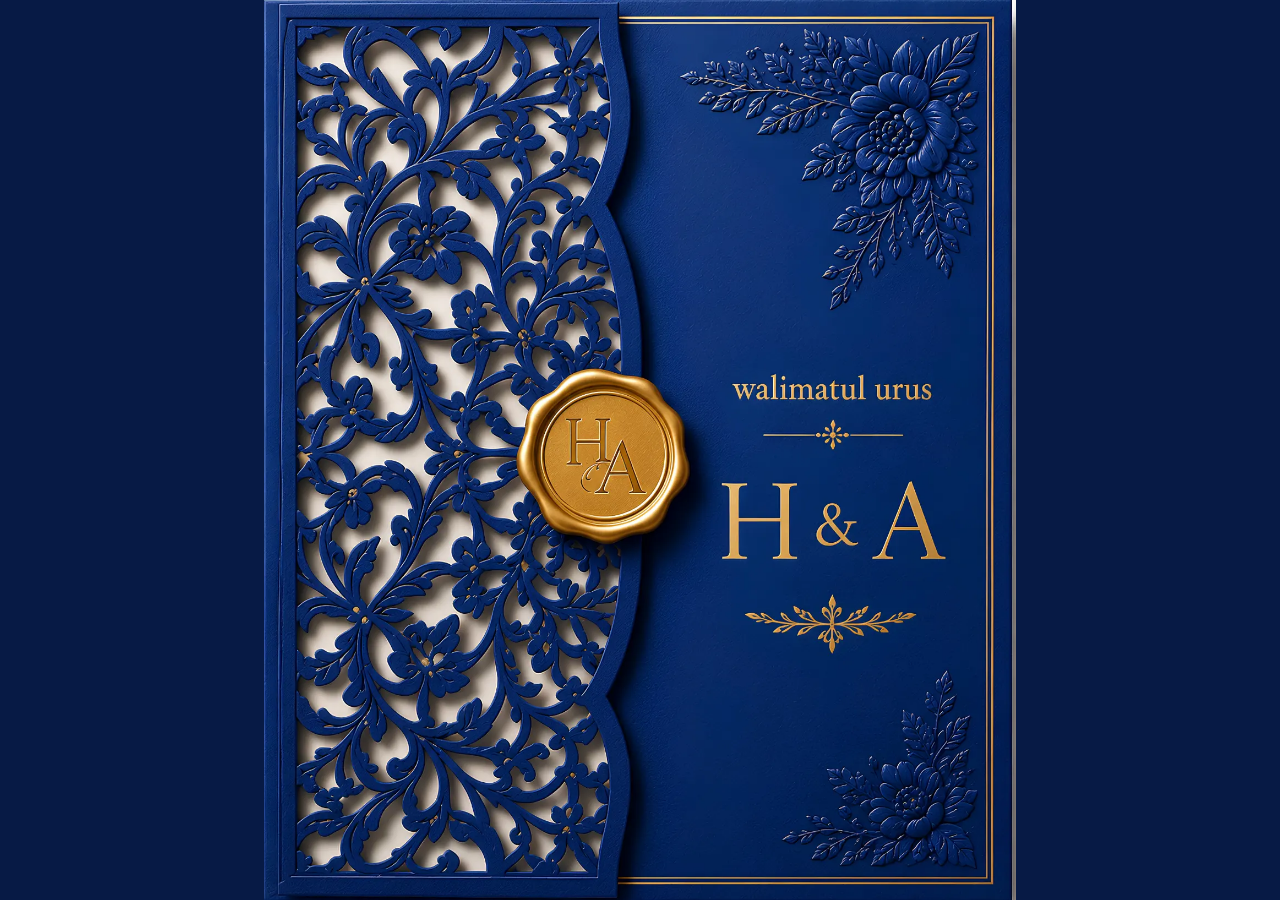
==== index.html @ 1d27e4cd "Add files via upload" ====
<!DOCTYPE html>
<html lang="ms">
<head>
    <meta charset="UTF-8">

    <meta
        name="viewport"
        content="width=device-width, initial-scale=1.0, maximum-scale=1.0, user-scalable=no, viewport-fit=cover">

    <title>Atikah & Hafiezul | Walimatul Urus</title>

    <link rel="icon" href="images/favicon.png">

    <link rel="stylesheet" href="style.css">

    <link
        rel="preconnect"
        href="https://cdnjs.cloudflare.com">

    <link
        rel="stylesheet"
        href="https://cdnjs.cloudflare.com/ajax/libs/font-awesome/6.7.2/css/all.min.css">

    <meta
        property="og:type"
        content="website">

    <meta
        property="og:title"
        content="💙 Atikah & Hafiezul">

    <meta
        property="og:site_name"
        content="By-Sann">

    <meta
        property="og:image"
        content="images/Ecard2026.jpg">

    <meta
        property="og:description"
        content="Walimatul Urus Atikah & Hafiezul">
</head>

<body>

<!-- =====================================================
     COVER
===================================================== -->

<div id="cover">

    <button
        id="coverOpenBtn"
        type="button"
        aria-label="Buka undangan">

        <img
            id="envelope"
            src="images/cover.webp"
            alt="Buka Undangan">

    </button>

</div>


<!-- =====================================================
     WEBSITE
===================================================== -->

<main id="website">


    <!-- PAGE 1 -->

    <section
        id="page1"
        class="page fade-section">

        <img
            id="page1Image"
            src="images/page1.webp"
            alt="Pembukaan">

    </section>


    <!-- PAGE 2 -->

    <section
        id="page2"
        class="page fade-section">

        <img
            id="page2Image"
            src="images/page2.webp"
            alt="Jemputan">

    </section>


    <!-- PAGE 3 -->

    <section
        id="page3"
        class="page fade-section">

        <img
            id="page3Image"
            src="images/page3.webp"
            alt="Butiran Majlis">

    </section>


    <!-- PAGE 4 -->

    <section
        id="page4"
        class="page fade-section">

        <img
            id="page4Image"
            src="images/page4.webp"
            alt="Kalendar dan lokasi">

    </section>


    <!-- PAGE 5 -->

    <section
        id="page5"
        class="page fade-section">

        <img
            id="page5Image"
            src="images/page5.webp"
            alt="Atur Cara">

    </section>


    <!-- =================================================
         PAGE 6 - COUNTDOWN
    ================================================== -->

    <section
        id="countdown"
        class="page countdownPage fade-section">

        <img
            id="page6Image"
            src="images/page6.webp"
            alt="Countdown">


        <div
            class="countdownOverlay"
            aria-label="Kiraan masa ke majlis">


            <div class="timeCard">

                <strong id="days">
                    00
                </strong>

                <span>
                    HARI
                </span>

            </div>


            <div class="timeCard">

                <strong id="hours">
                    00
                </strong>

                <span>
                    JAM
                </span>

            </div>


            <div class="timeCard">

                <strong id="minutes">
                    00
                </strong>

                <span>
                    MINIT
                </span>

            </div>


            <div class="timeCard">

                <strong id="seconds">
                    00
                </strong>

                <span>
                    SAAT
                </span>

            </div>


        </div>

    </section>


    <!-- =================================================
         PAGE 7 - RSVP
    ================================================== -->

    <section
        id="page7"
        class="page fade-section">

        <img
            id="page7Image"
            src="images/page7.webp"
            alt="RSVP">


        <div
            id="rsvpList"
            class="rsvpOverlay">

        </div>

    </section>


    <!-- =================================================
         PAGE 8 - MOMEN
    ================================================== -->

    <section
        id="page8"
        class="page fade-section">

        <img
            id="page8Image"
            src="images/page8.webp"
            alt="Momen Kita">


        <div
            id="momentGallery"
            class="momentOverlay">

        </div>


        <input
            id="momentFile"
            type="file"
            accept="image/*"
            multiple
            hidden>

    </section>


    <!-- =================================================
         PAGE 9 - UCAPAN
    ================================================== -->

    <section
        id="page9"
        class="page fade-section">

        <img
            id="page9Image"
            src="images/page9.webp"
            alt="Ucapan">


        <div
            id="wishList"
            class="wishOverlay">

        </div>

    </section>


    <!-- PAGE 10 -->

    <section
        id="page10"
        class="page fade-section">

        <img
            id="page10Image"
            src="images/page10.webp"
            alt="Doa Penutup">

    </section>


    <!-- FOOTER -->

    <footer class="footer">

        <h3>
            Terima Kasih
        </h3>

        <p>
            Semoga dengan kehadiran serta doa restu
            semua tetamu akan menyerikan lagi majlis kami
            serta mendapat keberkatan daripada Allah SWT.
        </p>

        <small>
            Made with ❤️ by
            <strong>By-Sann</strong>
        </small>

    </footer>

</main>


<!-- =====================================================
     MUSIC
===================================================== -->

<audio
    id="music"
    preload="metadata"
    loop
    playsinline>

    <source
        src="music/song.m4a"
        type="audio/mp4">

</audio>


<button
    id="musicBtn"
    class="floatingMusic"
    type="button"
    aria-label="Muzik">

    <i class="fa-solid fa-music"></i>

</button>


<!-- =====================================================
     BOTTOM SHEET
===================================================== -->

<div
    id="sheetOverlay"
    aria-hidden="true">
</div>


<div
    id="bottomSheet"
    role="dialog"
    aria-modal="true"
    aria-label="Maklumat">

    <div id="sheetContent"></div>

</div>


<!-- =====================================================
     BOTTOM NAVIGATION
===================================================== -->

<nav
    id="bottomNav"
    aria-label="Navigasi utama">


    <button
        id="dateBtn"
        type="button">

        <i class="fa-solid fa-calendar-days"></i>

        <span>
            Tarikh
        </span>

    </button>


    <button
        id="locationBtn"
        type="button">

        <i class="fa-solid fa-location-dot"></i>

        <span>
            Lokasi
        </span>

    </button>


    <button
        id="contactBtn"
        type="button">

        <i class="fa-solid fa-phone"></i>

        <span>
            Hubungi
        </span>

    </button>


    <button
        id="rsvpBtn"
        type="button">

        <i class="fa-solid fa-envelope-open-text"></i>

        <span>
            RSVP
        </span>

    </button>


    <button
        id="galleryBtn"
        type="button">

        <i class="fa-solid fa-images"></i>

        <span>
            Galeri
        </span>

    </button>


    <button
        id="wishBtn"
        type="button">

        <i class="fa-solid fa-heart"></i>

        <span>
            Ucapan
        </span>

    </button>

</nav>


<!-- =====================================================
     TOAST
===================================================== -->

<div
    id="toast"
    role="status"
    aria-live="polite">
</div>


<!-- =====================================================
     LIGHTBOX
===================================================== -->

<div
    id="lightbox"
    class="lightbox"
    aria-hidden="true">


    <button
        id="closeLightbox"
        type="button"
        aria-label="Tutup">

        <i class="fa-solid fa-xmark"></i>

    </button>


    <button
        id="prevImage"
        class="lightboxNav prev"
        type="button"
        aria-label="Sebelum">

        <i class="fa-solid fa-chevron-left"></i>

    </button>


    <img
        id="lightboxImage"
        src=""
        alt="Momen tetamu">


    <button
        id="nextImage"
        class="lightboxNav next"
        type="button"
        aria-label="Seterusnya">

        <i class="fa-solid fa-chevron-right"></i>

    </button>

</div>


<script
    type="module"
    src="script.js">
</script>

</body>
</html>
---- style.css ----
/* =====================================================
   BY-SANN V4
   STYLE
===================================================== */

*,
*::before,
*::after {
    box-sizing: border-box;

    -webkit-tap-highlight-color: transparent;
}


html {

    scroll-behavior: smooth;

    background: #f4f7fc;

    touch-action: manipulation;

}


body {

    margin: 0;

    padding: 0;

    background: #f4f7fc;

    color: #172033;

    font-family:
        Arial,
        Helvetica,
        sans-serif;

    overflow-x: hidden;

    overscroll-behavior-x: none;

    touch-action: manipulation;

}


button,
input,
select,
textarea {

    font: inherit;

}


button {

    border: 0;

    cursor: pointer;

    touch-action: manipulation;

}


img {

    display: block;

    max-width: 100%;

    user-select: none;

    -webkit-user-drag: none;

}


/* =====================================================
   COVER
===================================================== */

#cover {

    position: fixed;

    inset: 0;

    z-index: 5000;

    display: flex;

    align-items: center;

    justify-content: center;

    background: #071a45;

    transition:
        opacity .55s ease,
        visibility .55s ease;

}


#cover.hidden {

    opacity: 0;

    visibility: hidden;

    pointer-events: none;

}


#coverOpenBtn {

    width: 100%;

    height: 100%;

    padding: 0;

    background: transparent;

}


#envelope {

    width: 100%;

    height: 100%;

    object-fit: contain;

    object-position: center;

}


/* =====================================================
   WEBSITE
===================================================== */

#website {

    display: none;

    width: 100%;

    overflow-x: hidden;

}


/* =====================================================
   PAGES
===================================================== */

.page {

    position: relative;

    width: min(100%, 560px);

    margin: 0 auto;

    padding: 0;

    overflow: hidden;

    line-height: 0;

    background: #eee;

}


.page > img {

    width: 100%;

    height: auto;

    min-height: 0;

    object-fit: contain;

    object-position: center;

}


.fade-section {

    opacity: 0;

    transform: translateY(18px);

    transition:
        opacity .55s ease,
        transform .55s ease;

}


.fade-section.show {

    opacity: 1;

    transform: translateY(0);

}


/* =====================================================
   COUNTDOWN
===================================================== */

.countdownOverlay {

    position: absolute;

    inset: 0;

    display: grid;

    grid-template-columns:
        repeat(2, 1fr);

    grid-template-rows:
        repeat(2, 1fr);

    pointer-events: none;

}


.timeCard {

    display: flex;

    flex-direction: column;

    align-items: center;

    justify-content: center;

    color: #0a2c63;

    text-align: center;

    line-height: 1;

    padding: 5%;

}


.timeCard strong {

    font-family:
        Georgia,
        "Times New Roman",
        serif;

    font-size:
        clamp(
            26px,
            7vw,
            46px
        );

    font-weight: 700;

    letter-spacing: .02em;

}


.timeCard span {

    margin-top: 8px;

    font-size:
        clamp(
            8px,
            2.3vw,
            13px
        );

    letter-spacing: .16em;

    font-weight: 700;

}


/* =====================================================
   RSVP / GALLERY / WISH
===================================================== */

.rsvpOverlay,
.momentOverlay,
.wishOverlay {

    position: absolute;

    inset: 0;

    overflow-y: auto;

    overflow-x: hidden;

    scrollbar-width: none;

    -ms-overflow-style: none;

    line-height: normal;

}


.rsvpOverlay::-webkit-scrollbar,
.momentOverlay::-webkit-scrollbar,
.wishOverlay::-webkit-scrollbar {

    display: none;

}


/* =====================================================
   RSVP
===================================================== */

.rsvpOverlay {

    padding:
        25%
        8%
        16%;

    display: flex;

    flex-direction: column;

    gap: 9px;

}


.rsvpCard {

    width: 100%;

    min-height: 54px;

    padding: 8px 10px;

    border:
        1px solid
        rgba(
            216,
            176,
            73,
            .85
        );

    border-radius: 14px;

    background:
        rgba(
            4,
            33,
            83,
            .88
        );

    color: #fff;

    display: grid;

    grid-template-columns:
        minmax(0, 1.1fr)
        auto
        auto;

    align-items: center;

    gap: 8px;

    font-size: 11px;

    box-shadow:
        0 5px 18px
        rgba(
            0,
            0,
            0,
            .12
        );

}


.rsvpName {

    font-weight: 700;

    overflow: hidden;

    text-overflow: ellipsis;

    white-space: nowrap;

}


.badgeHadir,
.badgeTidakHadir {

    display: inline-flex;

    width: max-content;

    margin-top: 3px;

    padding: 2px 6px;

    border-radius: 999px;

    font-size: 9px;

    background:
        rgba(
            255,
            255,
            255,
            .12
        );

}


.badgeHadir {

    color: #ffe7a1;

}


.badgeTidakHadir {

    color: #d8e2ff;

}


.rsvpMiddle {

    color: #f6df9e;

    white-space: nowrap;

}


.rsvpBottom {

    color: #d8e2ff;

    font-size: 9px;

    white-space: nowrap;

}


/* =====================================================
   MOMEN
===================================================== */

.momentOverlay {

    padding:
        23%
        8%
        18%;

}


#momentGallery {

    display: grid;

    grid-template-columns:
        repeat(
            2,
            minmax(0, 1fr)
        );

    gap: 12px;

    align-content: start;

}


.momentCard {

    overflow: hidden;

    border-radius: 15px;

    background:
        rgba(
            236,
            239,
            248,
            .97
        );

    box-shadow:
        0 8px 20px
        rgba(
            0,
            0,
            0,
            .16
        );

    line-height: normal;

}


.momentCard > img {

    width: 100%;

    aspect-ratio: 1 / 1;

    object-fit: cover;

    cursor: pointer;

}


.momentInfo {

    padding: 7px;

}


.momentMeta {

    display: flex;

    flex-direction: column;

    gap: 3px;

    color: #43516a;

    font-size: 8px;

}


.momentActions {

    display: flex;

    justify-content: space-between;

    gap: 5px;

    margin-top: 5px;

}


.momentAction {

    flex: 1;

    padding: 5px 3px;

    border-radius: 8px;

    background: #fff;

    color: #24458d;

    font-size: 9px;

    font-weight: 700;

}


/* =====================================================
   UCAPAN
===================================================== */

.wishOverlay {

    padding:
        25%
        8%
        18%;

}


#wishList {

    display: flex;

    flex-direction: column;

    gap: 10px;

}


.wishCard {

    padding: 11px 12px;

    border-radius: 14px;

    background:
        rgba(
            255,
            255,
            255,
            .95
        );

    box-shadow:
        0 7px 20px
        rgba(
            0,
            0,
            0,
            .12
        );

    line-height: normal;

}


.wishHeader {

    display: flex;

    justify-content: space-between;

    align-items: baseline;

    gap: 8px;

}


.wishHeader h3 {

    margin: 0;

    color: #153b82;

    font-size: 12px;

}


.wishDate {

    color: #7a8497;

    font-size: 8px;

    white-space: nowrap;

}


.wishMessage {

    margin: 7px 0 5px;

    color: #4d5768;

    font-size: 11px;

    line-height: 1.45;

    white-space: pre-wrap;

}


.likeWish {

    padding: 4px 8px;

    border-radius: 8px;

    background: #eef2fa;

    color: #24458d;

    font-size: 9px;

}


/* =====================================================
   MUSIC
===================================================== */

.floatingMusic {

    position: fixed;

    right: 16px;

    bottom: 92px;

    z-index: 1100;

    width: 54px;

    height: 54px;

    border-radius: 50%;

    background: #23469b;

    color: white;

    font-size: 20px;

    box-shadow:
        0 8px 20px
        rgba(
            0,
            0,
            0,
            .2
        );

    display: none;

    align-items: center;

    justify-content: center;

}


.floatingMusic.playing i {

    animation:
        musicSpin
        2s
        linear
        infinite;

}


@keyframes musicSpin {

    from {

        transform:
            rotate(0);

    }

    to {

        transform:
            rotate(360deg);

    }

}


/* =====================================================
   BOTTOM NAVIGATION
===================================================== */

#bottomNav {

    position: fixed;

    left: 50%;

    bottom:
        max(
            12px,
            env(
                safe-area-inset-bottom
            )
        );

    transform:
        translateX(-50%);

    z-index: 1000;

    width:
        min(
            calc(100% - 24px),
            680px
        );

    min-height: 76px;

    padding: 7px;

    display: none;

    grid-template-columns:
        repeat(6, 1fr);

    align-items: center;

    gap: 3px;

    border-radius: 28px;

    background:
        rgba(
            255,
            255,
            255,
            .94
        );

    box-shadow:
        0 12px 35px
        rgba(
            26,
            48,
            91,
            .18
        );

    backdrop-filter:
        blur(18px);

    -webkit-backdrop-filter:
        blur(18px);

}


#bottomNav button {

    min-width: 0;

    min-height: 62px;

    border-radius: 20px;

    background: transparent;

    color: #6f7786;

    display: flex;

    flex-direction: column;

    align-items: center;

    justify-content: center;

    gap: 6px;

}


#bottomNav button i {

    font-size: 20px;

}


#bottomNav button span {

    font-size: 10px;

    white-space: nowrap;

}


#bottomNav button.active {

    background: #23469b;

    color: white;

    box-shadow:
        0 8px 18px
        rgba(
            35,
            70,
            155,
            .25
        );

}


/* =====================================================
   BOTTOM SHEET
===================================================== */

#sheetOverlay {

    position: fixed;

    inset: 0;

    z-index: 2000;

    background:
        rgba(
            5,
            13,
            30,
            .48
        );

    opacity: 0;

    visibility: hidden;

    transition:
        opacity .25s ease,
        visibility .25s ease;

}


#sheetOverlay.show {

    opacity: 1;

    visibility: visible;

}


#bottomSheet {

    position: fixed;

    left: 50%;

    bottom: 0;

    z-index: 2100;

    width:
        min(
            100%,
            700px
        );

    max-height: 88dvh;

    overflow-y: auto;

    transform:
        translate(
            -50%,
            110%
        );

    border-radius:
        28px
        28px
        0
        0;

    background: #fff;

    box-shadow:
        0 -12px 40px
        rgba(
            0,
            0,
            0,
            .2
        );

    transition:
        transform .3s ease;

}


#bottomSheet.show {

    transform:
        translate(
            -50%,
            0
        );

}


#sheetContent {

    padding:
        18px
        20px
        calc(
            28px +
            env(
                safe-area-inset-bottom
            )
        );

    color: #1c2638;

}


.sheetHandle {

    width: 48px;

    height: 5px;

    margin:
        0
        auto
        18px;

    border-radius: 999px;

    background: #d4d9e2;

}


.sheetTitle {

    margin:
        0
        0
        6px;

    color: #172b55;

    font-size: 28px;

    line-height: 1.15;

}


.sheetDesc {

    margin:
        0
        0
        16px;

    color: #687287;

    font-size: 15px;

    line-height: 1.45;

}


.sheetCard,
.contactCard {

    padding: 18px;

    border-radius: 20px;

    background: #f6f8fc;

    margin-bottom: 12px;

}


.sheetCard h3,
.contactCard h3 {

    margin:
        0
        0
        10px;

    color: #23469b;

    font-size: 20px;

}


.sheetCard p,
.contactCard p {

    margin: 0;

    color: #697286;

    font-size: 15px;

    line-height: 1.6;

}


.sheetInput,
.sheetSelect,
.sheetTextarea {

    width: 100%;

    margin-bottom: 12px;

    padding:
        15px
        16px;

    border:
        2px solid
        #e2e6ed;

    border-radius: 17px;

    outline: none;

    background: #fff;

    color: #1d2738;

}


.sheetTextarea {

    min-height: 145px;

    resize: vertical;

}


.sheetInput:focus,
.sheetSelect:focus,
.sheetTextarea:focus {

    border-color: #5272be;

}


.sheetBtn {

    width: 100%;

    min-height: 52px;

    margin-top: 5px;

    padding:
        12px
        16px;

    border-radius: 15px;

    background: #23469b;

    color: #fff;

    font-weight: 700;

}


.sheetBtn.secondary {

    background: #eef2fa;

    color: #23469b;

}


.sheetBtn:disabled {

    opacity: .55;

}


.locationButtons,
.contactButtons {

    display: grid;

    grid-template-columns:
        1fr
        1fr;

    gap: 10px;

    margin-top: 12px;

}


.contactCard {

    display: flex;

    align-items: center;

    gap: 14px;

}


.contactAvatar {

    width: 54px;

    height: 54px;

    display: grid;

    place-items: center;

    border-radius: 50%;

    background: #e9eef9;

    font-size: 24px;

}


.contactInfo h4 {

    margin:
        5px
        0
        0;

    color: #23469b;

}


.uploadNote {

    margin:
        12px
        0
        0;

    text-align: center;

    color: #8a93a2;

    font-size: 11px;

    line-height: 1.4;

}


/* =====================================================
   TOAST
===================================================== */

#toast {

    position: fixed;

    left: 50%;

    bottom: 102px;

    z-index: 3000;

    max-width:
        calc(
            100% - 40px
        );

    padding:
        12px
        16px;

    border-radius: 13px;

    background: #17233b;

    color: #fff;

    font-size: 13px;

    text-align: center;

    opacity: 0;

    visibility: hidden;

    transform:
        translate(
            -50%,
            12px
        );

    transition: .25s ease;

    pointer-events: none;

}


#toast.show {

    opacity: 1;

    visibility: visible;

    transform:
        translate(
            -50%,
            0
        );

}


#toast.error {

    background: #9c3041;

}


/* =====================================================
   LIGHTBOX
===================================================== */

.lightbox {

    position: fixed;

    inset: 0;

    z-index: 4000;

    display: flex;

    align-items: center;

    justify-content: center;

    padding: 30px;

    background:
        rgba(
            0,
            0,
            0,
            .9
        );

    opacity: 0;

    visibility: hidden;

    transition: .25s ease;

    touch-action: manipulation;

}


.lightbox.show {

    opacity: 1;

    visibility: visible;

}


#lightboxImage {

    max-width: 90vw;

    max-height: 82dvh;

    width: auto;

    height: auto;

    object-fit: contain;

    border-radius: 8px;

}


#closeLightbox {

    position: absolute;

    top:
        max(
            18px,
            env(
                safe-area-inset-top
            )
        );

    right: 18px;

    width: 44px;

    height: 44px;

    border-radius: 50%;

    background:
        rgba(
            255,
            255,
            255,
            .15
        );

    color: #fff;

    font-size: 20px;

}


.lightboxNav {

    position: absolute;

    top: 50%;

    transform:
        translateY(-50%);

    width: 44px;

    height: 44px;

    border-radius: 50%;

    background:
        rgba(
            255,
            255,
            255,
            .15
        );

    color: #fff;

    font-size: 18px;

}


.lightboxNav.prev {

    left: 12px;

}


.lightboxNav.next {

    right: 12px;

}


/* =====================================================
   FOOTER
===================================================== */

.footer {

    width:
        min(
            100%,
            560px
        );

    margin: 0 auto;

    padding:
        55px
        28px
        130px;

    text-align: center;

    background: #f4f7fc;

    color: #697286;

    line-height: 1.6;

}


.footer h3 {

    margin:
        0
        0
        12px;

    color: #23469b;

    font-size: 30px;

}


.footer p {

    margin:
        0
        auto
        24px;

    max-width: 480px;

}


.footer strong {

    color: #23469b;

}


/* =====================================================
   RESPONSIVE
===================================================== */

@media (min-width: 700px) {

    .page,
    .footer {

        width: 560px;

    }

}


@media (max-width: 380px) {

    #bottomNav {

        min-height: 70px;

        border-radius: 24px;

    }


    #bottomNav button {

        min-height: 56px;

        border-radius: 17px;

    }


    #bottomNav button i {

        font-size: 17px;

    }


    #bottomNav button span {

        font-size: 9px;

    }


    .rsvpCard {

        grid-template-columns:
            minmax(0, 1fr)
            auto;

    }


    .rsvpBottom {

        grid-column: 2;

        grid-row:
            1 / span 2;

        text-align: right;

    }

}
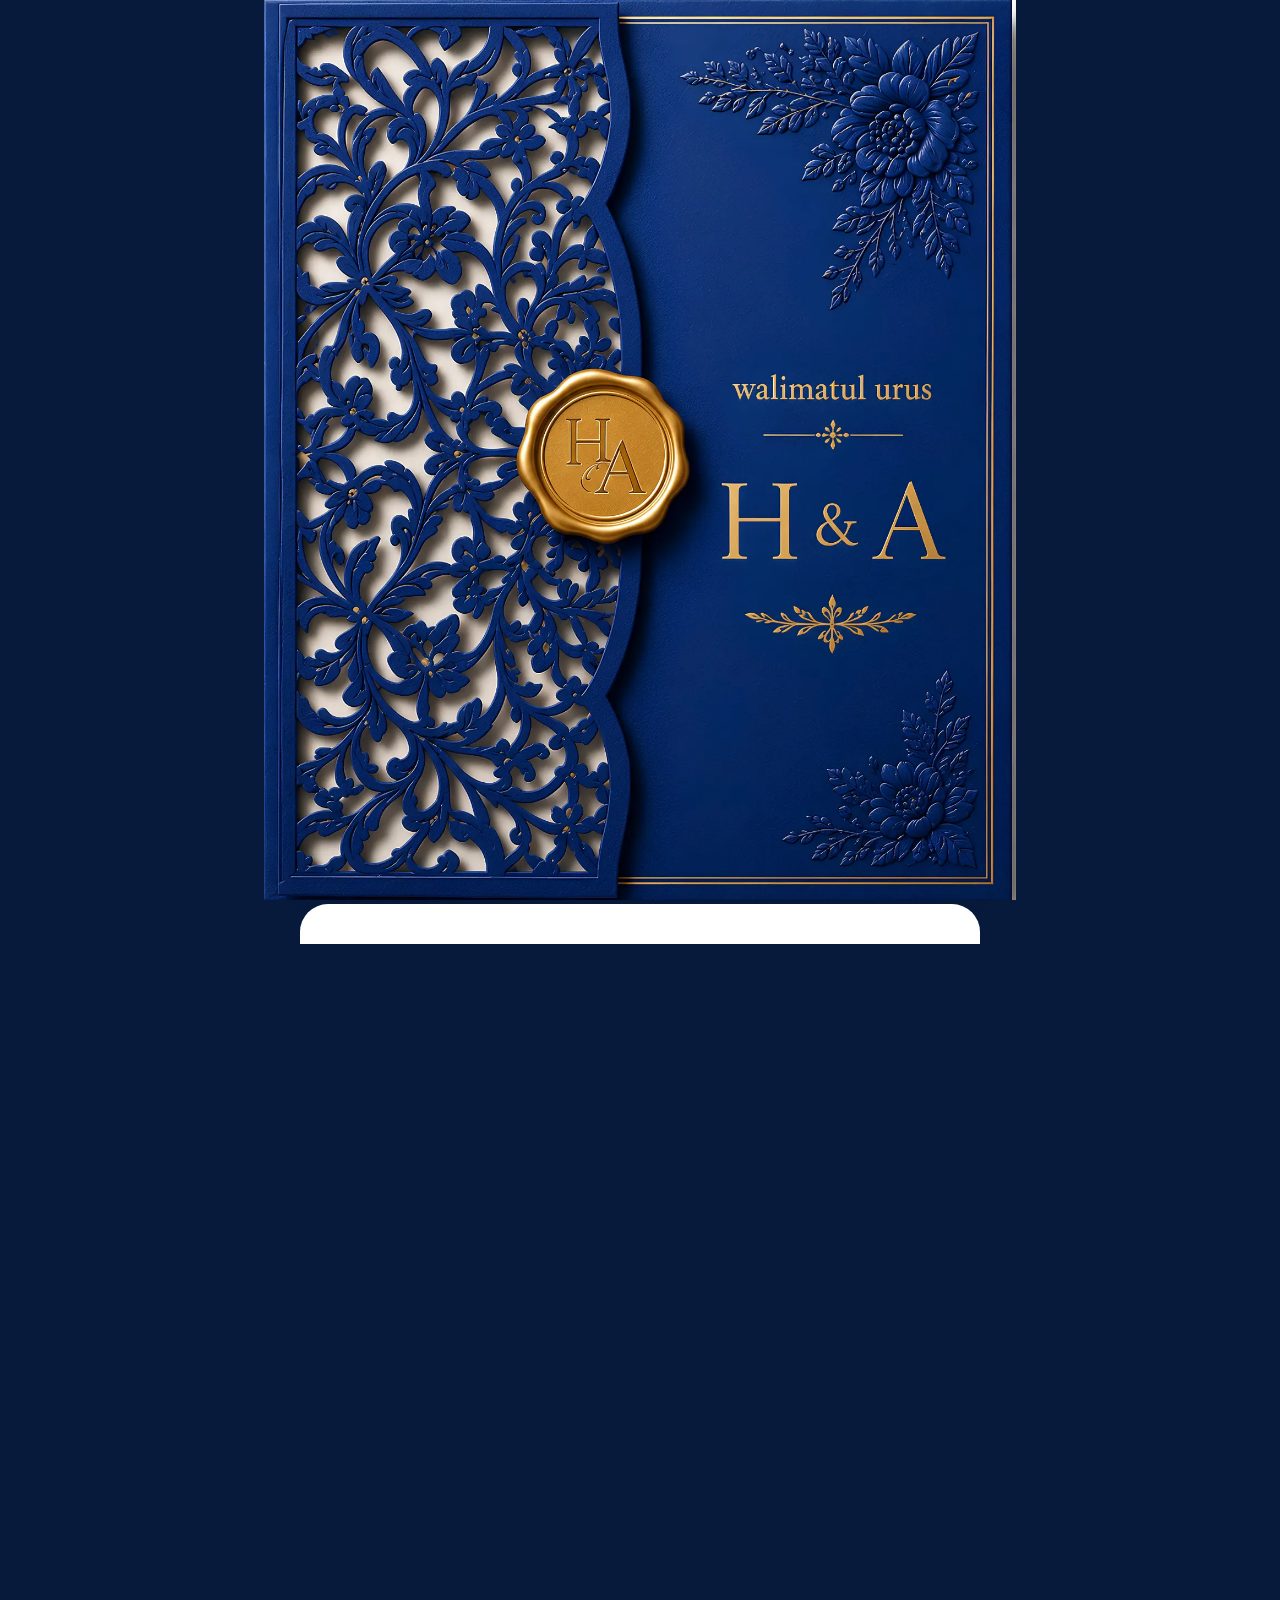
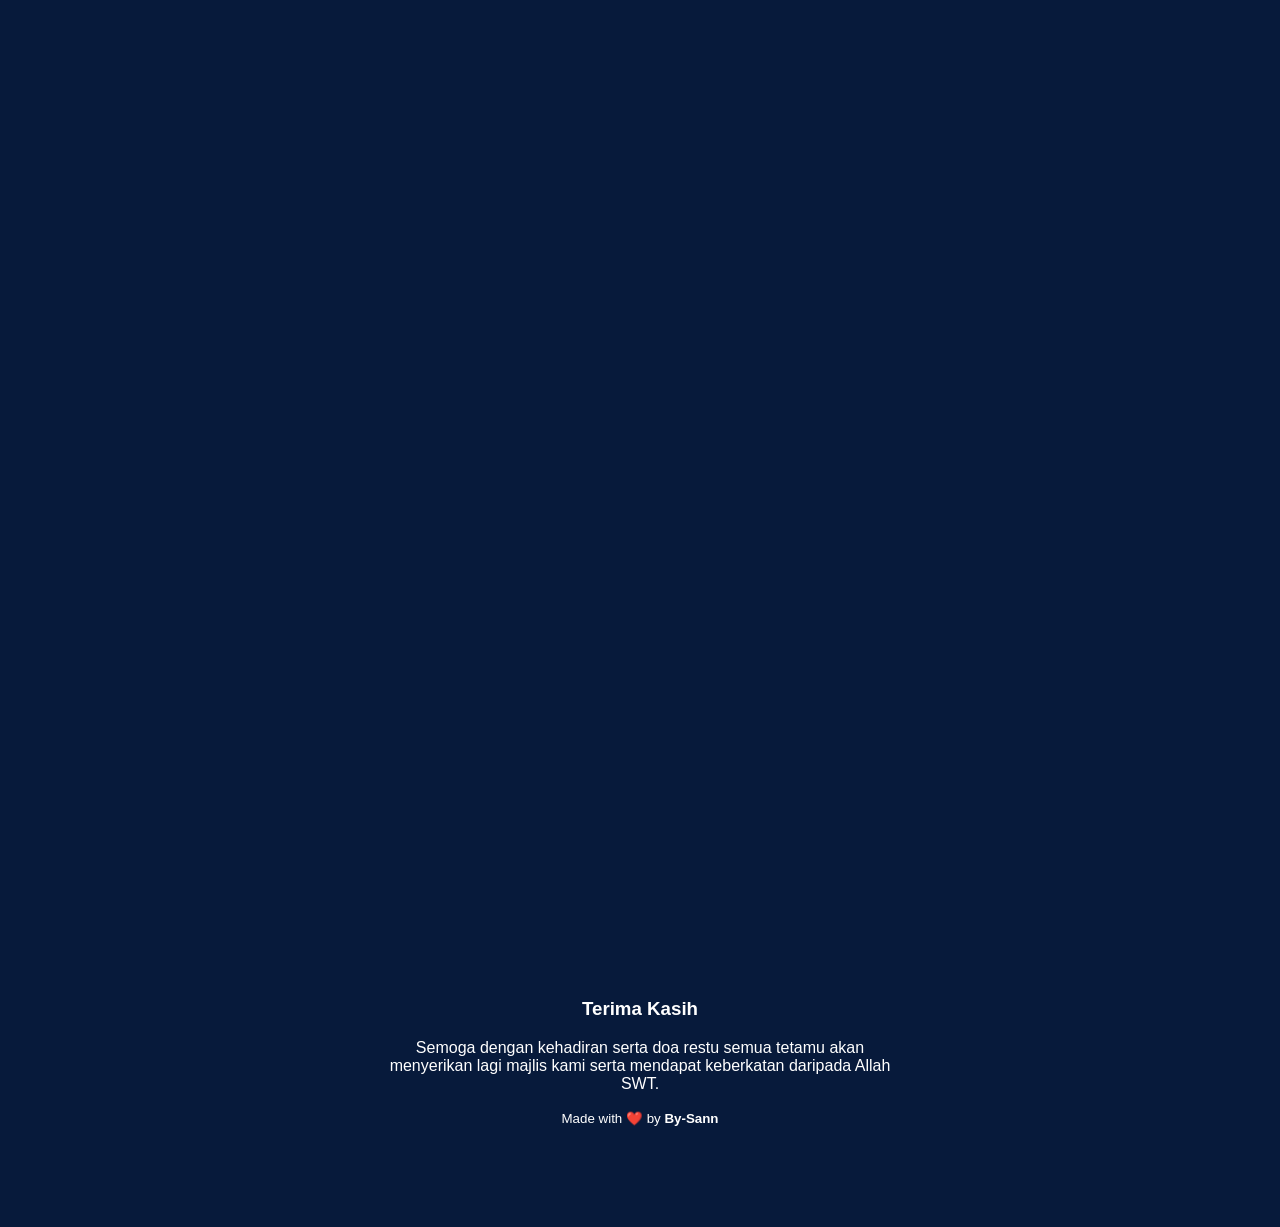
==== commit 3aeaeb03: "Add files via upload" ====
--- a/index.html
+++ b/index.html
@@ -1,17 +1,25 @@
 <!DOCTYPE html>
 <html lang="ms">
+
 <head>
+
     <meta charset="UTF-8">
 
     <meta
         name="viewport"
-        content="width=device-width, initial-scale=1.0, maximum-scale=1.0, user-scalable=no, viewport-fit=cover">
-
-    <title>Atikah & Hafiezul | Walimatul Urus</title>
-
-    <link rel="icon" href="images/favicon.png">
-
-    <link rel="stylesheet" href="style.css">
+        content="width=device-width, initial-scale=1.0">
+
+    <title>
+        Atikah & Hafiezul | Walimatul Urus
+    </title>
+
+    <link
+        rel="icon"
+        href="images/favicon.png">
+
+    <link
+        rel="stylesheet"
+        href="style.css">
 
     <link
         rel="preconnect"
@@ -40,9 +48,12 @@
     <meta
         property="og:description"
         content="Walimatul Urus Atikah & Hafiezul">
+
 </head>
 
+
 <body>
+
 
 <!-- =====================================================
      COVER
@@ -65,6 +76,7 @@
 </div>
 
 
+
 <!-- =====================================================
      WEBSITE
 ===================================================== -->
@@ -86,6 +98,7 @@
     </section>
 
 
+
     <!-- PAGE 2 -->
 
     <section
@@ -100,6 +113,7 @@
     </section>
 
 
+
     <!-- PAGE 3 -->
 
     <section
@@ -114,6 +128,7 @@
     </section>
 
 
+
     <!-- PAGE 4 -->
 
     <section
@@ -128,6 +143,7 @@
     </section>
 
 
+
     <!-- PAGE 5 -->
 
     <section
@@ -142,18 +158,21 @@
     </section>
 
 
+
     <!-- =================================================
-         PAGE 6 - COUNTDOWN
+         PAGE 6
+         COUNTDOWN
     ================================================== -->
 
     <section
         id="countdown"
-        class="page countdownPage fade-section">
+        class="page fade-section">
 
         <img
             id="page6Image"
             src="images/page6.webp"
-            alt="Countdown">
+            alt="Countdown"
+            loading="lazy">
 
 
         <div
@@ -161,65 +180,67 @@
             aria-label="Kiraan masa ke majlis">
 
 
-            <div class="timeCard">
-
-                <strong id="days">
+            <div class="timeCard dayCard">
+
+                <span id="days">
                     00
-                </strong>
-
-                <span>
+                </span>
+
+                <small>
                     HARI
+                </small>
+
+            </div>
+
+
+            <div class="timeCard hourCard">
+
+                <span id="hours">
+                    00
                 </span>
 
+                <small>
+                    JAM
+                </small>
+
             </div>
 
 
-            <div class="timeCard">
-
-                <strong id="hours">
+            <div class="timeCard minuteCard">
+
+                <span id="minutes">
                     00
-                </strong>
-
-                <span>
-                    JAM
                 </span>
 
+                <small>
+                    MINIT
+                </small>
+
             </div>
 
 
-            <div class="timeCard">
-
-                <strong id="minutes">
+            <div class="timeCard secondCard">
+
+                <span id="seconds">
                     00
-                </strong>
-
-                <span>
-                    MINIT
                 </span>
 
+                <small>
+                    SAAT
+                </small>
+
             </div>
 
 
-            <div class="timeCard">
-
-                <strong id="seconds">
-                    00
-                </strong>
-
-                <span>
-                    SAAT
-                </span>
-
-            </div>
-
-
         </div>
 
     </section>
 
 
+
     <!-- =================================================
-         PAGE 7 - RSVP
+         PAGE 7
+         RSVP
     ================================================== -->
 
     <section
@@ -229,20 +250,22 @@
         <img
             id="page7Image"
             src="images/page7.webp"
-            alt="RSVP">
+            alt="RSVP"
+            loading="lazy">
 
 
         <div
             id="rsvpList"
             class="rsvpOverlay">
-
         </div>
 
     </section>
 
 
+
     <!-- =================================================
-         PAGE 8 - MOMEN
+         PAGE 8
+         MOMEN
     ================================================== -->
 
     <section
@@ -252,28 +275,29 @@
         <img
             id="page8Image"
             src="images/page8.webp"
-            alt="Momen Kita">
+            alt="Momen"
+            loading="lazy">
 
 
         <div
             id="momentGallery"
             class="momentOverlay">
-
         </div>
 
 
         <input
+            type="file"
             id="momentFile"
-            type="file"
             accept="image/*"
-            multiple
             hidden>
 
     </section>
 
 
+
     <!-- =================================================
-         PAGE 9 - UCAPAN
+         PAGE 9
+         UCAPAN
     ================================================== -->
 
     <section
@@ -283,16 +307,17 @@
         <img
             id="page9Image"
             src="images/page9.webp"
-            alt="Ucapan">
+            alt="Ucapan"
+            loading="lazy">
 
 
         <div
             id="wishList"
-            class="wishOverlay">
-
+            class="wishList">
         </div>
 
     </section>
+
 
 
     <!-- PAGE 10 -->
@@ -307,6 +332,7 @@
             alt="Doa Penutup">
 
     </section>
+
 
 
     <!-- FOOTER -->
@@ -333,6 +359,7 @@
 </main>
 
 
+
 <!-- =====================================================
      MUSIC
 ===================================================== -->
@@ -361,6 +388,7 @@
 </button>
 
 
+
 <!-- =====================================================
      BOTTOM SHEET
 ===================================================== -->
@@ -382,6 +410,7 @@
 </div>
 
 
+
 <!-- =====================================================
      BOTTOM NAVIGATION
 ===================================================== -->
@@ -469,6 +498,7 @@
     </button>
 
 </nav>
+
 
 
 <!-- =====================================================
@@ -482,6 +512,7 @@
 </div>
 
 
+
 <!-- =====================================================
      LIGHTBOX
 ===================================================== -->
@@ -493,7 +524,7 @@
 
 
     <button
-        id="closeLightbox"
+        id="lightboxClose"
         type="button"
         aria-label="Tutup">
 
@@ -503,8 +534,8 @@
 
 
     <button
-        id="prevImage"
-        class="lightboxNav prev"
+        id="lightboxPrev"
+        class="lightboxPrev"
         type="button"
         aria-label="Sebelum">
 
@@ -520,8 +551,8 @@
 
 
     <button
-        id="nextImage"
-        class="lightboxNav next"
+        id="lightboxNext"
+        class="lightboxNext"
         type="button"
         aria-label="Seterusnya">
 
@@ -530,6 +561,7 @@
     </button>
 
 </div>
+
 
 
 <script
@@ -537,5 +569,7 @@
     src="script.js">
 </script>
 
+
 </body>
+
 </html>
--- a/style.css
+++ b/style.css
@@ -1,1653 +1,1335 @@
-/* =====================================================
-   BY-SANN V4
-   STYLE
-===================================================== */
-
-*,
-*::before,
-*::after {
+/* =========================================================
+   BY-SANN WEDDING INVITATION
+   STYLE.CSS - UPDATED
+   ========================================================= */
+
+* {
     box-sizing: border-box;
-
     -webkit-tap-highlight-color: transparent;
 }
 
-
 html {
-
     scroll-behavior: smooth;
-
-    background: #f4f7fc;
-
-    touch-action: manipulation;
-
-}
-
+    overscroll-behavior-x: none;
+
+    /* PINCH ZOOM DIBENARKAN */
+    touch-action: auto;
+}
 
 body {
-
     margin: 0;
-
     padding: 0;
 
-    background: #f4f7fc;
-
-    color: #172033;
-
-    font-family:
-        Arial,
-        Helvetica,
-        sans-serif;
+    background: #071a3b;
+    color: #102d5a;
+
+    font-family: Arial, sans-serif;
 
     overflow-x: hidden;
 
-    overscroll-behavior-x: none;
-
-    touch-action: manipulation;
-
-}
-
+    /* PINCH ZOOM DIBENARKAN */
+    touch-action: auto;
+}
 
 button,
 input,
-select,
-textarea {
-
+textarea,
+select {
     font: inherit;
-
-}
-
+}
 
 button {
-
     border: 0;
-
     cursor: pointer;
-
-    touch-action: manipulation;
-
-}
-
+}
 
 img {
-
     display: block;
-
     max-width: 100%;
-
-    user-select: none;
-
-    -webkit-user-drag: none;
-
-}
-
-
-/* =====================================================
+}
+
+
+/* =========================================================
    COVER
-===================================================== */
+   ========================================================= */
 
 #cover {
-
     position: fixed;
-
     inset: 0;
 
     z-index: 5000;
 
+    background: #071a3b;
+
     display: flex;
-
     align-items: center;
-
     justify-content: center;
 
-    background: #071a45;
-
     transition:
-        opacity .55s ease,
-        visibility .55s ease;
-
-}
-
+        opacity .6s ease,
+        visibility .6s ease;
+}
 
 #cover.hidden {
-
     opacity: 0;
-
     visibility: hidden;
-
     pointer-events: none;
-
-}
-
+}
 
 #coverOpenBtn {
-
-    width: 100%;
-
+    width: 100%;
     height: 100%;
 
     padding: 0;
 
     background: transparent;
-
-}
-
+}
 
 #envelope {
-
-    width: 100%;
-
+    width: 100%;
     height: 100%;
 
     object-fit: contain;
-
-    object-position: center;
-
-}
-
-
-/* =====================================================
-   WEBSITE
-===================================================== */
-
+}
+
+
+/* =========================================================
+   MAIN PAGE
+   ========================================================= */
+
+#mainContent,
 #website {
-
-    display: none;
-
-    width: 100%;
-
+    width: 100%;
     overflow-x: hidden;
-
-}
-
-
-/* =====================================================
-   PAGES
-===================================================== */
+}
 
 .page {
-
     position: relative;
 
-    width: min(100%, 560px);
+    width: 100%;
+    max-width: 560px;
 
     margin: 0 auto;
 
+    overflow: hidden;
+}
+
+.page > img {
+    width: 100%;
+    height: auto;
+
+    display: block;
+
+    object-fit: contain;
+}
+
+
+/* =========================================================
+   FADE
+   ========================================================= */
+
+.fade-section {
+    opacity: 0;
+
+    transform: translateY(15px);
+
+    transition:
+        opacity .7s ease,
+        transform .7s ease;
+}
+
+.fade-section.visible {
+    opacity: 1;
+
+    transform: translateY(0);
+}
+
+
+/* =========================================================
+   COUNTDOWN
+   ========================================================= */
+
+#countdown {
+    position: relative;
+}
+
+.countdownOverlay {
+    position: absolute;
+
+    inset: 0;
+
+    z-index: 10;
+
+    pointer-events: none;
+}
+
+
+/*
+   FRAME EMAS SUDAH ADA DALAM PAGE6.WEBP
+
+   Jangan letak border/background pada timeCard.
+   Kita cuma letakkan nombor dan label di dalam frame.
+*/
+
+.timeCard {
+    position: absolute;
+
+    width: 27%;
+    height: 20%;
+
+    display: flex;
+
+    flex-direction: column;
+
+    align-items: center;
+    justify-content: center;
+
+    background: transparent;
+
+    border: 0;
+
+    box-shadow: none;
+
+    color: #0b3470;
+
+    text-align: center;
+
     padding: 0;
 
-    overflow: hidden;
-
-    line-height: 0;
-
-    background: #eee;
-
-}
-
-
-.page > img {
-
-    width: 100%;
-
-    height: auto;
-
-    min-height: 0;
-
-    object-fit: contain;
-
-    object-position: center;
-
-}
-
-
-.fade-section {
-
-    opacity: 0;
-
-    transform: translateY(18px);
-
-    transition:
-        opacity .55s ease,
-        transform .55s ease;
-
-}
-
-
-.fade-section.show {
-
-    opacity: 1;
-
-    transform: translateY(0);
-
-}
-
-
-/* =====================================================
-   COUNTDOWN
-===================================================== */
-
-.countdownOverlay {
-
-    position: absolute;
-
-    inset: 0;
-
-    display: grid;
-
-    grid-template-columns:
-        repeat(2, 1fr);
-
-    grid-template-rows:
-        repeat(2, 1fr);
-
-    pointer-events: none;
-
-}
-
-
-.timeCard {
-
-    display: flex;
-
-    flex-direction: column;
-
-    align-items: center;
-
-    justify-content: center;
-
-    color: #0a2c63;
-
-    text-align: center;
-
-    line-height: 1;
-
-    padding: 5%;
-
-}
-
-
-.timeCard strong {
+    margin: 0;
+}
+
+
+/* =========================================================
+   KEDUDUKAN COUNTDOWN
+   JANGAN UBAH
+   ========================================================= */
+
+.timeCard:nth-child(1) {
+    left: 23.5%;
+    top: 31.5%;
+}
+
+.timeCard:nth-child(2) {
+    left: 49.5%;
+    top: 31.5%;
+}
+
+.timeCard:nth-child(3) {
+    left: 23.5%;
+    top: 58.5%;
+}
+
+.timeCard:nth-child(4) {
+    left: 49.5%;
+    top: 58.5%;
+}
+
+
+/* NOMBOR COUNTDOWN */
+
+.timeCard span {
+    display: block;
+
+    margin-top: 0;
 
     font-family:
         Georgia,
         "Times New Roman",
         serif;
 
-    font-size:
-        clamp(
-            26px,
-            7vw,
-            46px
-        );
+    font-size: clamp(27px, 7vw, 52px);
 
     font-weight: 700;
 
-    letter-spacing: .02em;
-
-}
-
-
-.timeCard span {
-
-    margin-top: 8px;
-
-    font-size:
-        clamp(
-            8px,
-            2.3vw,
-            13px
-        );
-
-    letter-spacing: .16em;
+    line-height: .95;
+
+    color: #07336e;
+
+    text-shadow: none;
+}
+
+
+/* LABEL HARI / JAM / MINIT / SAAT */
+
+.timeCard small {
+    display: block;
+
+    margin-top: 4px;
+
+    font-family: Arial, sans-serif;
+
+    font-size: clamp(8px, 2vw, 15px);
 
     font-weight: 700;
 
-}
-
-
-/* =====================================================
-   RSVP / GALLERY / WISH
-===================================================== */
-
-.rsvpOverlay,
-.momentOverlay,
-.wishOverlay {
-
+    letter-spacing: .12em;
+
+    line-height: 1;
+
+    color: #07336e;
+}
+
+
+/* Support kalau script guna strong */
+
+.timeCard strong {
+    display: block;
+
+    font-family:
+        Georgia,
+        "Times New Roman",
+        serif;
+
+    font-size: clamp(27px, 7vw, 52px);
+
+    font-weight: 700;
+
+    line-height: .95;
+
+    color: #07336e;
+}
+
+
+/* =========================================================
+   OVERLAY SECTION
+   ========================================================= */
+
+.sectionOverlay {
     position: absolute;
 
     inset: 0;
 
+    z-index: 20;
+
+    padding: 25% 8% 10%;
+
     overflow-y: auto;
-
     overflow-x: hidden;
 
     scrollbar-width: none;
-
-    -ms-overflow-style: none;
-
-    line-height: normal;
-
-}
-
-
-.rsvpOverlay::-webkit-scrollbar,
-.momentOverlay::-webkit-scrollbar,
-.wishOverlay::-webkit-scrollbar {
-
+}
+
+.sectionOverlay::-webkit-scrollbar {
     display: none;
-
-}
-
-
-/* =====================================================
+}
+
+
+/* =========================================================
    RSVP
-===================================================== */
-
-.rsvpOverlay {
+   ========================================================= */
+
+#page7 {
+    position: relative;
+}
+
+#rsvpList {
+    position: absolute;
+
+    left: 0;
+
+    top: 53%;
+
+    width: 100%;
+
+    height: 35%;
+
+    z-index: 30;
+
+    display: flex;
+
+    flex-direction: column;
+
+    gap: 10px;
 
     padding:
-        25%
-        8%
-        16%;
-
+        0 8% 20px;
+
+    overflow-y: auto;
+
+    overflow-x: hidden;
+
+    scrollbar-width: none;
+}
+
+#rsvpList::-webkit-scrollbar {
+    display: none;
+}
+
+.rsvpCard {
+    width: 100%;
+
+    flex-shrink: 0;
+
+    background: rgba(255,255,255,.94);
+
+    border:
+        1px solid rgba(189,145,57,.75);
+
+    border-radius: 18px;
+
+    padding: 14px 16px;
+
+    color: #173c70;
+
+    box-shadow:
+        0 4px 14px rgba(0,0,0,.10);
+}
+
+.rsvpName {
+    font-size: 16px;
+
+    font-weight: 700;
+}
+
+.rsvpInfo {
+    margin-top: 6px;
+
+    font-size: 13px;
+
+    line-height: 1.4;
+
+    opacity: .8;
+}
+
+
+/* =========================================================
+   MOMEN
+   ========================================================= */
+
+#page8 {
+    position: relative;
+}
+
+
+/*
+   GALERI BERADA ATAS PAGE8.WEBP
+*/
+
+#momentGallery {
+    position: absolute;
+
+    left: 7%;
+
+    top: 24%;
+
+    width: 86%;
+
+    height: 60%;
+
+    z-index: 30;
+
+    overflow: hidden;
+
+    touch-action: pan-y;
+}
+
+
+/* TRACK */
+
+.momentTrack {
     display: flex;
 
+    width: 100%;
+
+    transition:
+        transform .35s ease;
+
+    will-change: transform;
+}
+
+
+/* =========================================================
+   4 GAMBAR SETIAP SLIDE
+   ========================================================= */
+
+.momentSlide {
+    flex:
+        0 0 100%;
+
+    width: 100%;
+
+    display: grid;
+
+    grid-template-columns:
+        repeat(2, minmax(0, 1fr));
+
+    gap: 8px;
+
+    padding: 0;
+}
+
+
+/* =========================================================
+   MOMENT CARD
+   ========================================================= */
+
+.momentCard {
+    min-width: 0;
+
+    width: 100%;
+
+    background:
+        rgba(255,255,255,.96);
+
+    border-radius: 15px;
+
+    overflow: hidden;
+
+    box-shadow:
+        0 3px 12px rgba(0,0,0,.12);
+}
+
+
+/* IMAGE */
+
+.momentImageWrap {
+    position: relative;
+
+    width: 100%;
+
+    aspect-ratio: 1 / 1;
+
+    overflow: hidden;
+
+    background: #e9e9e9;
+}
+
+.momentImage {
+    width: 100%;
+    height: 100%;
+
+    object-fit: cover;
+
+    display: block;
+
+    cursor: pointer;
+}
+
+
+/* INFO */
+
+.momentInfo {
+    padding:
+        7px 8px 4px;
+}
+
+.momentUploader {
+    font-size: 12px;
+
+    font-weight: 700;
+
+    color: #173d72;
+
+    white-space: nowrap;
+
+    overflow: hidden;
+
+    text-overflow: ellipsis;
+}
+
+.momentDate {
+    margin-top: 3px;
+
+    font-size: 9px;
+
+    color: #777;
+
+    line-height: 1.3;
+}
+
+
+/* ACTIONS */
+
+.momentActions {
+    display: flex;
+
+    align-items: center;
+
+    justify-content: space-between;
+
+    gap: 5px;
+
+    padding:
+        3px 7px 7px;
+}
+
+.momentLike,
+.momentDownload {
+    display: inline-flex;
+
+    align-items: center;
+    justify-content: center;
+
+    min-height: 28px;
+
+    padding:
+        4px 7px;
+
+    border-radius: 9px;
+
+    background: #f1f3f7;
+
+    color: #173d72;
+
+    font-size: 10px;
+}
+
+.momentLike.liked {
+    color: #d92929;
+}
+
+.momentDownload {
+    text-decoration: none;
+}
+
+
+/* PAGE INDICATOR */
+
+.momentPageIndicator {
+    margin-top: 7px;
+
+    text-align: center;
+
+    font-size: 10px;
+
+    color: #173d72;
+
+    font-weight: 600;
+}
+
+
+/* =========================================================
+   MOMENT UPLOAD
+   ========================================================= */
+
+.momentUploadBox {
+    background:
+        rgba(255,255,255,.95);
+
+    border-radius: 18px;
+
+    padding: 14px;
+
+    margin-bottom: 12px;
+}
+
+.momentUploadBox input,
+.momentUploadBox button {
+    width: 100%;
+}
+
+
+/* =========================================================
+   UCAPAN
+   ========================================================= */
+
+#page9 {
+    position: relative;
+}
+
+
+/*
+   UCAPAN BERADA ATAS DESIGN PAGE9
+*/
+
+#wishList {
+    position: absolute;
+
+    left: 0;
+
+    top: 38%;
+
+    width: 100%;
+
+    height: 48%;
+
+    z-index: 30;
+
+    display: flex;
+
     flex-direction: column;
 
-    gap: 9px;
-
-}
-
-
-.rsvpCard {
-
-    width: 100%;
-
-    min-height: 54px;
-
-    padding: 8px 10px;
-
-    border:
-        1px solid
-        rgba(
-            216,
-            176,
-            73,
-            .85
-        );
-
-    border-radius: 14px;
+    gap: 12px;
+
+    padding:
+        0 8% 20px;
+
+    overflow-y: auto;
+
+    overflow-x: hidden;
+
+    scrollbar-width: none;
+}
+
+#wishList::-webkit-scrollbar {
+    display: none;
+}
+
+
+/*
+   PENTING:
+
+   height auto
+   min-height 0
+
+   Jadi kotak ikut panjang mesej.
+*/
+
+.wishCard {
+    width: 100%;
+
+    height: auto;
+
+    min-height: 0;
+
+    flex-shrink: 0;
+
+    padding:
+        15px 16px 12px;
+
+    border-radius: 20px;
 
     background:
-        rgba(
-            4,
-            33,
-            83,
-            .88
-        );
-
-    color: #fff;
-
-    display: grid;
-
-    grid-template-columns:
-        minmax(0, 1.1fr)
-        auto
-        auto;
+        rgba(255,255,255,.94);
+
+    box-shadow:
+        0 3px 12px rgba(0,0,0,.08);
+
+    color: #555;
+
+    overflow: visible;
+}
+
+
+/* HEADER UCAPAN */
+
+.wishHeader {
+    display: flex;
+
+    align-items: flex-start;
+
+    justify-content: space-between;
+
+    gap: 10px;
+
+    margin-bottom: 12px;
+}
+
+.wishName {
+    color: #173d72;
+
+    font-size: 16px;
+
+    font-weight: 700;
+
+    word-break: break-word;
+}
+
+.wishDate {
+    flex-shrink: 0;
+
+    color: #858b96;
+
+    font-size: 10px;
+
+    line-height: 1.3;
+
+    text-align: right;
+}
+
+
+/* MESSAGE */
+
+.wishMessage {
+    width: 100%;
+
+    margin: 0;
+
+    color: #59606d;
+
+    font-size: 15px;
+
+    line-height: 1.5;
+
+    text-align: center;
+
+    white-space: pre-wrap;
+
+    overflow-wrap: anywhere;
+
+    word-break: break-word;
+}
+
+
+/* LIKE */
+
+.wishActions {
+    display: flex;
 
     align-items: center;
 
-    gap: 8px;
-
-    font-size: 11px;
-
-    box-shadow:
-        0 5px 18px
-        rgba(
-            0,
-            0,
-            0,
-            .12
-        );
-
-}
-
-
-.rsvpName {
-
-    font-weight: 700;
-
-    overflow: hidden;
-
-    text-overflow: ellipsis;
-
-    white-space: nowrap;
-
-}
-
-
-.badgeHadir,
-.badgeTidakHadir {
-
-    display: inline-flex;
-
-    width: max-content;
-
-    margin-top: 3px;
-
-    padding: 2px 6px;
-
-    border-radius: 999px;
-
-    font-size: 9px;
-
-    background:
-        rgba(
-            255,
-            255,
-            255,
-            .12
-        );
-
-}
-
-
-.badgeHadir {
-
-    color: #ffe7a1;
-
-}
-
-
-.badgeTidakHadir {
-
-    color: #d8e2ff;
-
-}
-
-
-.rsvpMiddle {
-
-    color: #f6df9e;
-
-    white-space: nowrap;
-
-}
-
-
-.rsvpBottom {
-
-    color: #d8e2ff;
-
-    font-size: 9px;
-
-    white-space: nowrap;
-
-}
-
-
-/* =====================================================
-   MOMEN
-===================================================== */
-
-.momentOverlay {
-
+    margin-top: 10px;
+}
+
+.wishLike {
     padding:
-        23%
-        8%
-        18%;
-
-}
-
-
-#momentGallery {
-
-    display: grid;
-
-    grid-template-columns:
-        repeat(
-            2,
-            minmax(0, 1fr)
-        );
-
-    gap: 12px;
-
-    align-content: start;
-
-}
-
-
-.momentCard {
-
-    overflow: hidden;
-
-    border-radius: 15px;
-
-    background:
-        rgba(
-            236,
-            239,
-            248,
-            .97
-        );
-
-    box-shadow:
-        0 8px 20px
-        rgba(
-            0,
-            0,
-            0,
-            .16
-        );
-
-    line-height: normal;
-
-}
-
-
-.momentCard > img {
-
-    width: 100%;
-
-    aspect-ratio: 1 / 1;
-
-    object-fit: cover;
-
-    cursor: pointer;
-
-}
-
-
-.momentInfo {
-
-    padding: 7px;
-
-}
-
-
-.momentMeta {
-
-    display: flex;
-
-    flex-direction: column;
-
-    gap: 3px;
-
-    color: #43516a;
-
-    font-size: 8px;
-
-}
-
-
-.momentActions {
-
-    display: flex;
-
-    justify-content: space-between;
-
-    gap: 5px;
-
-    margin-top: 5px;
-
-}
-
-
-.momentAction {
-
-    flex: 1;
-
-    padding: 5px 3px;
+        4px 7px;
+
+    background: transparent;
+
+    color: #173d72;
+
+    font-size: 14px;
 
     border-radius: 8px;
-
-    background: #fff;
-
-    color: #24458d;
-
-    font-size: 9px;
-
-    font-weight: 700;
-
-}
-
-
-/* =====================================================
-   UCAPAN
-===================================================== */
-
-.wishOverlay {
-
-    padding:
-        25%
-        8%
-        18%;
-
-}
-
-
-#wishList {
-
-    display: flex;
-
-    flex-direction: column;
-
-    gap: 10px;
-
-}
-
-
-.wishCard {
-
-    padding: 11px 12px;
-
-    border-radius: 14px;
-
-    background:
-        rgba(
-            255,
-            255,
-            255,
-            .95
-        );
-
-    box-shadow:
-        0 7px 20px
-        rgba(
-            0,
-            0,
-            0,
-            .12
-        );
-
-    line-height: normal;
-
-}
-
-
-.wishHeader {
-
-    display: flex;
-
-    justify-content: space-between;
-
-    align-items: baseline;
-
-    gap: 8px;
-
-}
-
-
-.wishHeader h3 {
-
-    margin: 0;
-
-    color: #153b82;
-
-    font-size: 12px;
-
-}
-
-
-.wishDate {
-
-    color: #7a8497;
-
-    font-size: 8px;
-
-    white-space: nowrap;
-
-}
-
-
-.wishMessage {
-
-    margin: 7px 0 5px;
-
-    color: #4d5768;
-
-    font-size: 11px;
-
-    line-height: 1.45;
-
-    white-space: pre-wrap;
-
-}
-
-
-.likeWish {
-
-    padding: 4px 8px;
-
-    border-radius: 8px;
-
-    background: #eef2fa;
-
-    color: #24458d;
-
-    font-size: 9px;
-
-}
-
-
-/* =====================================================
-   MUSIC
-===================================================== */
-
-.floatingMusic {
-
+}
+
+.wishLike.liked {
+    color: #e3262e;
+}
+
+
+/* =========================================================
+   BOTTOM NAVIGATION
+   ========================================================= */
+
+#bottomNav {
     position: fixed;
 
-    right: 16px;
-
-    bottom: 92px;
-
-    z-index: 1100;
-
-    width: 54px;
-
-    height: 54px;
-
-    border-radius: 50%;
-
-    background: #23469b;
-
-    color: white;
-
-    font-size: 20px;
-
-    box-shadow:
-        0 8px 20px
-        rgba(
-            0,
-            0,
-            0,
-            .2
-        );
-
-    display: none;
-
-    align-items: center;
-
-    justify-content: center;
-
-}
-
-
-.floatingMusic.playing i {
-
-    animation:
-        musicSpin
-        2s
-        linear
-        infinite;
-
-}
-
-
-@keyframes musicSpin {
-
-    from {
-
-        transform:
-            rotate(0);
-
-    }
-
-    to {
-
-        transform:
-            rotate(360deg);
-
-    }
-
-}
-
-
-/* =====================================================
-   BOTTOM NAVIGATION
-===================================================== */
-
-#bottomNav {
-
-    position: fixed;
-
     left: 50%;
 
-    bottom:
-        max(
-            12px,
-            env(
-                safe-area-inset-bottom
-            )
-        );
+    bottom: 18px;
 
     transform:
         translateX(-50%);
 
-    z-index: 1000;
-
     width:
-        min(
-            calc(100% - 24px),
-            680px
-        );
-
-    min-height: 76px;
-
-    padding: 7px;
-
-    display: none;
+        calc(100% - 40px);
+
+    max-width: 670px;
+
+    z-index: 1500;
+
+    display: grid;
 
     grid-template-columns:
         repeat(6, 1fr);
 
-    align-items: center;
-
-    gap: 3px;
-
-    border-radius: 28px;
-
     background:
-        rgba(
-            255,
-            255,
-            255,
-            .94
-        );
+        rgba(255,255,255,.96);
+
+    border-radius: 30px;
+
+    padding: 5px;
 
     box-shadow:
-        0 12px 35px
-        rgba(
-            26,
-            48,
-            91,
-            .18
-        );
+        0 8px 30px rgba(0,0,0,.18);
 
     backdrop-filter:
-        blur(18px);
-
-    -webkit-backdrop-filter:
-        blur(18px);
-
-}
-
-
-#bottomNav button {
-
-    min-width: 0;
-
-    min-height: 62px;
-
-    border-radius: 20px;
-
-    background: transparent;
-
-    color: #6f7786;
-
-    display: flex;
-
-    flex-direction: column;
-
-    align-items: center;
-
-    justify-content: center;
-
-    gap: 6px;
-
-}
-
-
-#bottomNav button i {
-
-    font-size: 20px;
-
-}
-
-
-#bottomNav button span {
-
-    font-size: 10px;
-
-    white-space: nowrap;
-
-}
-
-
-#bottomNav button.active {
-
-    background: #23469b;
-
-    color: white;
-
-    box-shadow:
-        0 8px 18px
-        rgba(
-            35,
-            70,
-            155,
-            .25
-        );
-
-}
-
-
-/* =====================================================
-   BOTTOM SHEET
-===================================================== */
-
-#sheetOverlay {
-
-    position: fixed;
-
-    inset: 0;
-
-    z-index: 2000;
-
-    background:
-        rgba(
-            5,
-            13,
-            30,
-            .48
-        );
-
-    opacity: 0;
-
-    visibility: hidden;
+        blur(12px);
 
     transition:
         opacity .25s ease,
-        visibility .25s ease;
-
-}
-
+        transform .25s ease;
+}
+
+#bottomNav.hidden {
+    opacity: 0;
+
+    pointer-events: none;
+
+    transform:
+        translate(-50%, 120px);
+}
+
+
+/* NAV BUTTON */
+
+.navBtn {
+    min-width: 0;
+
+    background: transparent;
+
+    color: #727a89;
+
+    border-radius: 25px;
+
+    padding:
+        7px 3px;
+
+    display: flex;
+
+    flex-direction: column;
+
+    align-items: center;
+
+    justify-content: center;
+
+    gap: 3px;
+
+    font-size: 10px;
+}
+
+.navBtn i {
+    font-size: 21px;
+}
+
+.navBtn.active {
+    background: #294c9b;
+
+    color: white;
+}
+
+
+/* =========================================================
+   MUSIC BUTTON
+   ========================================================= */
+
+#musicBtn {
+    position: fixed;
+
+    right: 22px;
+
+    bottom: 92px;
+
+    width: 56px;
+    height: 56px;
+
+    border-radius: 50%;
+
+    background: #294c9b;
+
+    color: white;
+
+    z-index: 1600;
+
+    display: flex;
+
+    align-items: center;
+
+    justify-content: center;
+
+    font-size: 23px;
+
+    box-shadow:
+        0 8px 22px rgba(0,0,0,.25);
+
+    transition:
+        transform .25s ease,
+        background .25s ease;
+}
+
+#musicBtn.playing {
+    animation:
+        musicPulse 1.5s infinite;
+}
+
+@keyframes musicPulse {
+
+    0% {
+        transform: scale(1);
+    }
+
+    50% {
+        transform: scale(1.08);
+    }
+
+    100% {
+        transform: scale(1);
+    }
+}
+
+
+/* =========================================================
+   BOTTOM SHEET
+   ========================================================= */
+
+#sheetOverlay {
+    position: fixed;
+
+    inset: 0;
+
+    background:
+        rgba(0,0,0,.42);
+
+    z-index: 2000;
+
+    opacity: 0;
+
+    visibility: hidden;
+
+    transition: .25s ease;
+}
 
 #sheetOverlay.show {
-
     opacity: 1;
 
     visibility: visible;
-
 }
 
 
 #bottomSheet {
-
     position: fixed;
 
     left: 50%;
 
     bottom: 0;
 
+    transform:
+        translate(-50%, 110%);
+
+    width:
+        min(100%, 680px);
+
+    max-height: 88dvh;
+
     z-index: 2100;
 
-    width:
-        min(
-            100%,
-            700px
-        );
-
-    max-height: 88dvh;
+    background: white;
+
+    border-radius:
+        28px 28px 0 0;
 
     overflow-y: auto;
-
-    transform:
-        translate(
-            -50%,
-            110%
-        );
-
-    border-radius:
-        28px
-        28px
-        0
-        0;
-
-    background: #fff;
-
-    box-shadow:
-        0 -12px 40px
-        rgba(
-            0,
-            0,
-            0,
-            .2
-        );
 
     transition:
         transform .3s ease;
 
-}
-
+    padding: 20px;
+}
 
 #bottomSheet.show {
-
     transform:
-        translate(
-            -50%,
-            0
-        );
-
-}
-
-
-#sheetContent {
+        translate(-50%, 0);
+}
+
+
+/* HANDLE */
+
+.sheetHandle {
+    width: 45px;
+
+    height: 5px;
+
+    margin:
+        0 auto 18px;
+
+    background: #ddd;
+
+    border-radius: 10px;
+}
+
+
+/* =========================================================
+   TOAST
+   ========================================================= */
+
+#toast {
+    position: fixed;
+
+    left: 50%;
+
+    bottom: 100px;
+
+    transform:
+        translateX(-50%)
+        translateY(20px);
+
+    z-index: 3000;
+
+    background:
+        rgba(20,30,50,.95);
+
+    color: white;
 
     padding:
-        18px
-        20px
-        calc(
-            28px +
-            env(
-                safe-area-inset-bottom
-            )
-        );
-
-    color: #1c2638;
-
-}
-
-
-.sheetHandle {
-
-    width: 48px;
-
-    height: 5px;
-
-    margin:
-        0
-        auto
-        18px;
-
-    border-radius: 999px;
-
-    background: #d4d9e2;
-
-}
-
-
-.sheetTitle {
-
-    margin:
-        0
-        0
-        6px;
-
-    color: #172b55;
-
-    font-size: 28px;
-
-    line-height: 1.15;
-
-}
-
-
-.sheetDesc {
-
-    margin:
-        0
-        0
-        16px;
-
-    color: #687287;
-
-    font-size: 15px;
-
-    line-height: 1.45;
-
-}
-
-
-.sheetCard,
-.contactCard {
-
-    padding: 18px;
-
-    border-radius: 20px;
-
-    background: #f6f8fc;
-
-    margin-bottom: 12px;
-
-}
-
-
-.sheetCard h3,
-.contactCard h3 {
-
-    margin:
-        0
-        0
-        10px;
-
-    color: #23469b;
-
-    font-size: 20px;
-
-}
-
-
-.sheetCard p,
-.contactCard p {
-
-    margin: 0;
-
-    color: #697286;
-
-    font-size: 15px;
-
-    line-height: 1.6;
-
-}
-
-
-.sheetInput,
-.sheetSelect,
-.sheetTextarea {
-
-    width: 100%;
-
-    margin-bottom: 12px;
-
-    padding:
-        15px
-        16px;
-
-    border:
-        2px solid
-        #e2e6ed;
-
-    border-radius: 17px;
-
-    outline: none;
-
-    background: #fff;
-
-    color: #1d2738;
-
-}
-
-
-.sheetTextarea {
-
-    min-height: 145px;
-
-    resize: vertical;
-
-}
-
-
-.sheetInput:focus,
-.sheetSelect:focus,
-.sheetTextarea:focus {
-
-    border-color: #5272be;
-
-}
-
-
-.sheetBtn {
-
-    width: 100%;
-
-    min-height: 52px;
-
-    margin-top: 5px;
-
-    padding:
-        12px
-        16px;
-
-    border-radius: 15px;
-
-    background: #23469b;
-
-    color: #fff;
-
-    font-weight: 700;
-
-}
-
-
-.sheetBtn.secondary {
-
-    background: #eef2fa;
-
-    color: #23469b;
-
-}
-
-
-.sheetBtn:disabled {
-
-    opacity: .55;
-
-}
-
-
-.locationButtons,
-.contactButtons {
-
-    display: grid;
-
-    grid-template-columns:
-        1fr
-        1fr;
-
-    gap: 10px;
-
-    margin-top: 12px;
-
-}
-
-
-.contactCard {
-
+        11px 17px;
+
+    border-radius: 12px;
+
+    font-size: 13px;
+
+    opacity: 0;
+
+    pointer-events: none;
+
+    transition: .25s ease;
+
+    max-width:
+        calc(100% - 40px);
+
+    text-align: center;
+}
+
+#toast.show {
+    opacity: 1;
+
+    transform:
+        translateX(-50%)
+        translateY(0);
+}
+
+
+/* =========================================================
+   LIGHTBOX
+   ========================================================= */
+
+#lightbox {
+    position: fixed;
+
+    inset: 0;
+
+    z-index: 4000;
+
+    background:
+        rgba(0,0,0,.92);
+
+    display: none;
+
+    align-items: center;
+
+    justify-content: center;
+}
+
+#lightbox.show {
     display: flex;
+}
+
+#lightboxImage {
+    max-width: 94vw;
+
+    max-height: 88vh;
+
+    object-fit: contain;
+}
+
+
+/* BUTTON LIGHTBOX */
+
+.lightboxClose,
+.lightboxPrev,
+.lightboxNext {
+    position: absolute;
+
+    width: 44px;
+
+    height: 44px;
+
+    border-radius: 50%;
+
+    background:
+        rgba(255,255,255,.15);
+
+    color: white;
+
+    display: flex;
 
     align-items: center;
 
-    gap: 14px;
-
-}
-
-
-.contactAvatar {
-
-    width: 54px;
-
-    height: 54px;
-
-    display: grid;
-
-    place-items: center;
-
-    border-radius: 50%;
-
-    background: #e9eef9;
-
-    font-size: 24px;
-
-}
-
-
-.contactInfo h4 {
-
-    margin:
-        5px
-        0
-        0;
-
-    color: #23469b;
-
-}
-
-
-.uploadNote {
-
-    margin:
-        12px
-        0
-        0;
-
-    text-align: center;
-
-    color: #8a93a2;
-
-    font-size: 11px;
-
-    line-height: 1.4;
-
-}
-
-
-/* =====================================================
-   TOAST
-===================================================== */
-
-#toast {
-
-    position: fixed;
-
-    left: 50%;
-
-    bottom: 102px;
-
-    z-index: 3000;
-
-    max-width:
-        calc(
-            100% - 40px
-        );
-
-    padding:
-        12px
-        16px;
-
-    border-radius: 13px;
-
-    background: #17233b;
-
-    color: #fff;
-
-    font-size: 13px;
-
-    text-align: center;
-
-    opacity: 0;
-
-    visibility: hidden;
-
-    transform:
-        translate(
-            -50%,
-            12px
-        );
-
-    transition: .25s ease;
-
-    pointer-events: none;
-
-}
-
-
-#toast.show {
-
-    opacity: 1;
-
-    visibility: visible;
-
-    transform:
-        translate(
-            -50%,
-            0
-        );
-
-}
-
-
-#toast.error {
-
-    background: #9c3041;
-
-}
-
-
-/* =====================================================
-   LIGHTBOX
-===================================================== */
-
-.lightbox {
-
-    position: fixed;
-
-    inset: 0;
-
-    z-index: 4000;
-
-    display: flex;
-
-    align-items: center;
-
     justify-content: center;
 
-    padding: 30px;
-
-    background:
-        rgba(
-            0,
-            0,
-            0,
-            .9
-        );
-
-    opacity: 0;
-
-    visibility: hidden;
-
-    transition: .25s ease;
-
-    touch-action: manipulation;
-
-}
-
-
-.lightbox.show {
-
-    opacity: 1;
-
-    visibility: visible;
-
-}
-
-
-#lightboxImage {
-
-    max-width: 90vw;
-
-    max-height: 82dvh;
-
-    width: auto;
-
-    height: auto;
-
-    object-fit: contain;
-
-    border-radius: 8px;
-
-}
-
-
-#closeLightbox {
-
-    position: absolute;
-
-    top:
-        max(
-            18px,
-            env(
-                safe-area-inset-top
-            )
-        );
-
-    right: 18px;
-
-    width: 44px;
-
-    height: 44px;
-
-    border-radius: 50%;
-
-    background:
-        rgba(
-            255,
-            255,
-            255,
-            .15
-        );
-
-    color: #fff;
-
-    font-size: 20px;
-
-}
-
-
-.lightboxNav {
-
-    position: absolute;
+    font-size: 22px;
+}
+
+.lightboxClose {
+    top: 20px;
+
+    right: 20px;
+}
+
+.lightboxPrev {
+    left: 15px;
 
     top: 50%;
 
     transform:
         translateY(-50%);
-
-    width: 44px;
-
-    height: 44px;
-
-    border-radius: 50%;
-
-    background:
-        rgba(
-            255,
-            255,
-            255,
-            .15
-        );
-
-    color: #fff;
-
-    font-size: 18px;
-
-}
-
-
-.lightboxNav.prev {
-
-    left: 12px;
-
-}
-
-
-.lightboxNav.next {
-
-    right: 12px;
-
-}
-
-
-/* =====================================================
+}
+
+.lightboxNext {
+    right: 15px;
+
+    top: 50%;
+
+    transform:
+        translateY(-50%);
+}
+
+
+/* =========================================================
    FOOTER
-===================================================== */
+   ========================================================= */
 
 .footer {
-
-    width:
-        min(
-            100%,
-            560px
-        );
+    width: 100%;
+
+    max-width: 560px;
 
     margin: 0 auto;
 
     padding:
-        55px
-        28px
-        130px;
+        35px 20px 100px;
 
     text-align: center;
 
-    background: #f4f7fc;
-
-    color: #697286;
-
-    line-height: 1.6;
-
-}
-
-
-.footer h3 {
-
-    margin:
-        0
-        0
-        12px;
-
-    color: #23469b;
-
-    font-size: 30px;
-
-}
-
-
-.footer p {
-
-    margin:
-        0
-        auto
-        24px;
-
-    max-width: 480px;
-
-}
-
-
-.footer strong {
-
-    color: #23469b;
-
-}
-
-
-/* =====================================================
-   RESPONSIVE
-===================================================== */
-
-@media (min-width: 700px) {
-
-    .page,
-    .footer {
-
-        width: 560px;
-
-    }
-
+    color: white;
+}
+
+
+/* =========================================================
+   MOBILE
+   ========================================================= */
+
+@media (max-width: 560px) {
+
+    .page {
+        max-width: 560px;
+    }
+
+
+    /* COUNTDOWN */
+
+    .timeCard {
+        width: 27%;
+
+        height: 19%;
+    }
+
+    .timeCard:nth-child(1) {
+        left: 23.5%;
+        top: 31.5%;
+    }
+
+    .timeCard:nth-child(2) {
+        left: 49.5%;
+        top: 31.5%;
+    }
+
+    .timeCard:nth-child(3) {
+        left: 23.5%;
+        top: 58.5%;
+    }
+
+    .timeCard:nth-child(4) {
+        left: 49.5%;
+        top: 58.5%;
+    }
+
+
+    .timeCard span,
+    .timeCard strong {
+        font-size:
+            clamp(25px, 7.5vw, 42px);
+    }
+
+    .timeCard small {
+        font-size:
+            clamp(7px, 2vw, 12px);
+
+        margin-top: 4px;
+    }
+
+
+    /* MOMEN */
+
+    .momentSlide {
+        gap: 8px;
+    }
+
+    .momentInfo {
+        padding:
+            7px 8px 4px;
+    }
+
+    .momentUploader {
+        font-size: 12px;
+    }
+
+    .momentDate {
+        font-size: 9px;
+    }
+
+    .momentActions {
+        padding:
+            3px 7px 7px;
+    }
+
+    .momentLike,
+    .momentDownload {
+        font-size: 10px;
+
+        padding:
+            4px 6px;
+    }
+
+
+    /* UCAPAN */
+
+    .wishCard {
+        padding:
+            15px 16px 12px;
+    }
+
+    .wishMessage {
+        font-size: 15px;
+
+        line-height: 1.5;
+    }
+
+
+    /* NAV */
+
+    #bottomNav {
+        width:
+            calc(100% - 40px);
+
+        bottom: 18px;
+    }
+
+    .navBtn {
+        font-size: 10px;
+
+        padding:
+            7px 2px;
+    }
+
+    .navBtn i {
+        font-size: 20px;
+    }
+
+
+    /* MUSIC */
+
+    #musicBtn {
+        right: 20px;
+
+        bottom: 88px;
+
+        width: 52px;
+        height: 52px;
+
+        font-size: 21px;
+    }
 }
 
 
 @media (max-width: 380px) {
 
     #bottomNav {
-
-        min-height: 70px;
-
-        border-radius: 24px;
-
-    }
-
-
-    #bottomNav button {
-
-        min-height: 56px;
-
-        border-radius: 17px;
-
-    }
-
-
-    #bottomNav button i {
-
-        font-size: 17px;
-
-    }
-
-
-    #bottomNav button span {
-
+        width:
+            calc(100% - 24px);
+    }
+
+    .navBtn {
         font-size: 9px;
-
-    }
-
-
-    .rsvpCard {
-
-        grid-template-columns:
-            minmax(0, 1fr)
-            auto;
-
-    }
-
-
-    .rsvpBottom {
-
-        grid-column: 2;
-
-        grid-row:
-            1 / span 2;
-
-        text-align: right;
-
-    }
-
+    }
+
+    .navBtn i {
+        font-size: 19px;
+    }
+
+    .momentSlide {
+        gap: 7px;
+    }
 }
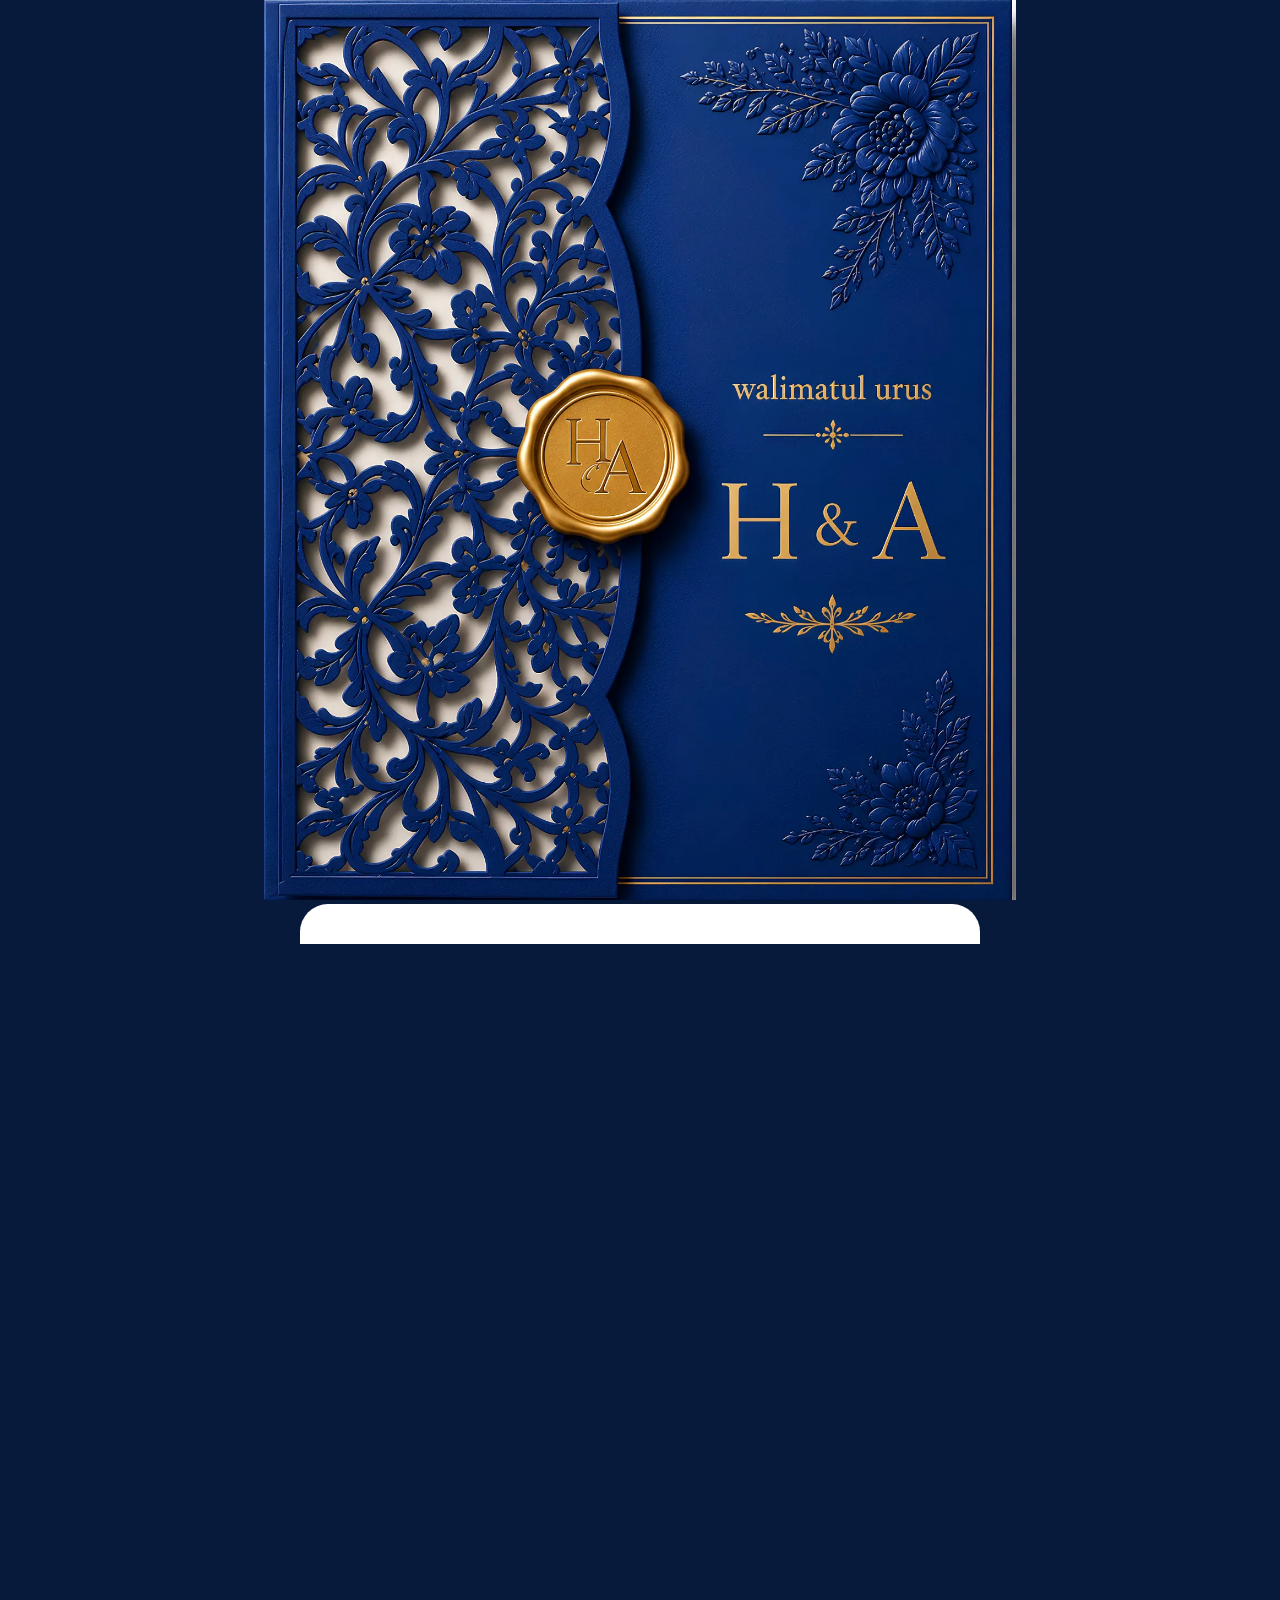
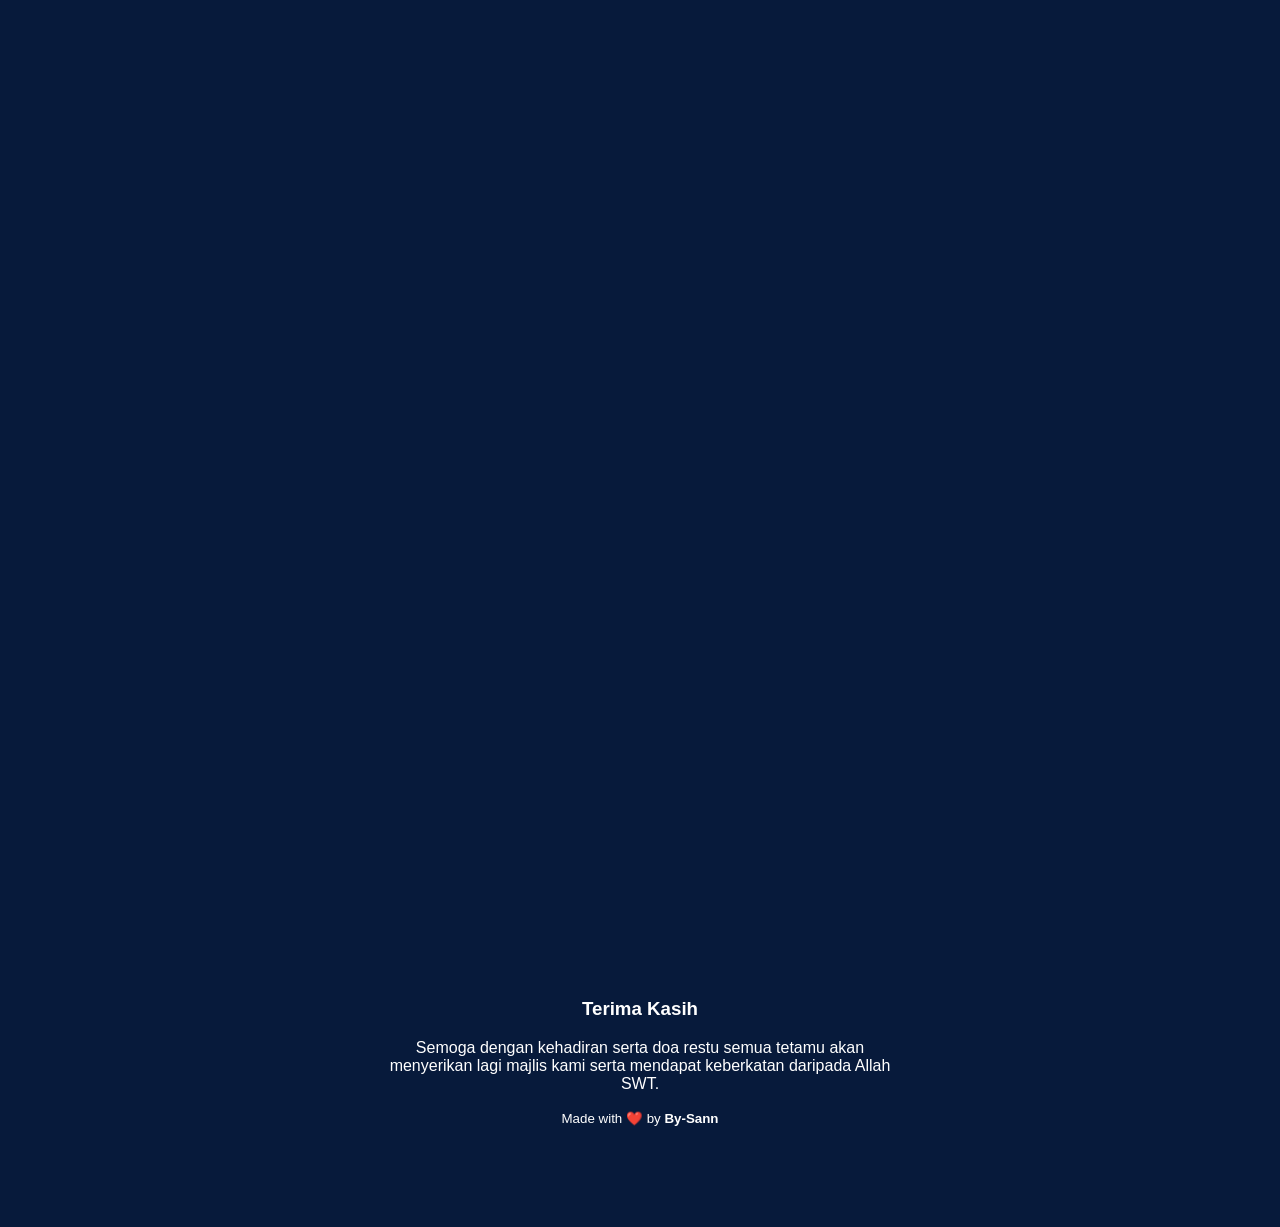
==== commit 556a3a5f: "Add files via upload" ====
--- a/index.html
+++ b/index.html
@@ -159,10 +159,7 @@
 
 
 
-    <!-- =================================================
-         PAGE 6
-         COUNTDOWN
-    ================================================== -->
+    <!-- PAGE 6 COUNTDOWN -->
 
     <section
         id="countdown"
@@ -238,10 +235,7 @@
 
 
 
-    <!-- =================================================
-         PAGE 7
-         RSVP
-    ================================================== -->
+    <!-- PAGE 7 RSVP -->
 
     <section
         id="page7"
@@ -263,10 +257,7 @@
 
 
 
-    <!-- =================================================
-         PAGE 8
-         MOMEN
-    ================================================== -->
+    <!-- PAGE 8 MOMEN -->
 
     <section
         id="page8"
@@ -295,10 +286,7 @@
 
 
 
-    <!-- =================================================
-         PAGE 9
-         UCAPAN
-    ================================================== -->
+    <!-- PAGE 9 UCAPAN -->
 
     <section
         id="page9"
@@ -366,7 +354,7 @@
 
 <audio
     id="music"
-    preload="metadata"
+    preload="auto"
     loop
     playsinline>
 
@@ -564,6 +552,95 @@
 
 
 
+<!-- =====================================================
+     FALLBACK OPEN COVER
+     
+     INI PEMBAIKAN UTAMA.
+     Sampul boleh dibuka walaupun module Firebase
+     belum berjaya dimuatkan.
+===================================================== -->
+
+<script>
+
+(function () {
+
+    const button =
+        document.getElementById(
+            "coverOpenBtn"
+        );
+
+    const cover =
+        document.getElementById(
+            "cover"
+        );
+
+    const nav =
+        document.getElementById(
+            "bottomNav"
+        );
+
+
+    if (!button) {
+        return;
+    }
+
+
+    button.addEventListener(
+        "click",
+        function () {
+
+            if (cover) {
+
+                cover.classList.add(
+                    "hidden"
+                );
+
+            }
+
+
+            if (nav) {
+
+                nav.classList.remove(
+                    "hidden"
+                );
+
+            }
+
+
+            document.body.style.overflowX =
+                "hidden";
+
+
+            document
+                .querySelectorAll(
+                    ".fade-section"
+                )
+                .forEach(
+                    function (section) {
+
+                        section.classList.add(
+                            "visible"
+                        );
+
+                    }
+                );
+
+        },
+        {
+            once: true
+        }
+    );
+
+})();
+
+</script>
+
+
+
+<!-- =====================================================
+     MAIN JAVASCRIPT
+===================================================== -->
+
 <script
     type="module"
     src="script.js">
--- a/style.css
+++ b/style.css
@@ -1,6 +1,6 @@
 /* =========================================================
    BY-SANN WEDDING INVITATION
-   STYLE.CSS - UPDATED
+   STYLE.CSS - FINAL
    ========================================================= */
 
 * {
@@ -328,11 +328,14 @@
 
     left: 0;
 
-    top: 53%;
+    /*
+       NAIKKAN RSVP KE ATAS
+    */
+    top: 35%;
 
     width: 100%;
 
-    height: 35%;
+    height: 48%;
 
     z-index: 30;
 
@@ -404,6 +407,10 @@
 
 /*
    GALERI BERADA ATAS PAGE8.WEBP
+
+   4 GAMBAR:
+   2 ATAS
+   2 BAWAH
 */
 
 #momentGallery {
@@ -411,11 +418,18 @@
 
     left: 7%;
 
-    top: 24%;
+    /*
+       KEDUDUKAN GALERI
+    */
+    top: 25%;
 
     width: 86%;
 
-    height: 60%;
+    /*
+       KAWASAN GALERI DIKECILKAN
+       SUPAYA 4 CARD MUAT
+    */
+    height: 58%;
 
     z-index: 30;
 
@@ -488,7 +502,11 @@
 
     width: 100%;
 
-    aspect-ratio: 1 / 1;
+    /*
+       GAMBAR DIKECILKAN
+       SUPAYA 4 CARD MUAT
+    */
+    aspect-ratio: 1.35 / 1;
 
     overflow: hidden;
 
@@ -631,6 +649,9 @@
 
 /*
    UCAPAN BERADA ATAS DESIGN PAGE9
+
+   NAIKKAN KE ATAS DAN
+   SAIZ DIKECILKAN
 */
 
 #wishList {
@@ -638,11 +659,14 @@
 
     left: 0;
 
-    top: 38%;
+    /*
+       NAIKKAN UCAPAN
+    */
+    top: 30%;
 
     width: 100%;
 
-    height: 48%;
+    height: 52%;
 
     z-index: 30;
 
@@ -686,9 +710,9 @@
     flex-shrink: 0;
 
     padding:
-        15px 16px 12px;
-
-    border-radius: 20px;
+        12px 14px 10px;
+
+    border-radius: 18px;
 
     background:
         rgba(255,255,255,.94);
@@ -748,9 +772,12 @@
 
     color: #59606d;
 
-    font-size: 15px;
-
-    line-height: 1.5;
+    /*
+       SAIZ UCAPAN DIKECILKAN
+    */
+    font-size: 13px;
+
+    line-height: 1.45;
 
     text-align: center;
 
@@ -799,29 +826,32 @@
 
     left: 50%;
 
-    bottom: 18px;
+    bottom: 16px;
 
     transform:
         translateX(-50%);
 
+    /*
+       DIKECILKAN
+    */
     width:
-        calc(100% - 40px);
-
-    max-width: 670px;
+        calc(100% - 56px);
+
+    max-width: 620px;
 
     z-index: 1500;
 
     display: grid;
 
     grid-template-columns:
-        repeat(6, 1fr);
+        repeat(6, minmax(0, 1fr));
 
     background:
         rgba(255,255,255,.96);
 
-    border-radius: 30px;
-
-    padding: 5px;
+    border-radius: 24px;
+
+    padding: 3px 4px;
 
     box-shadow:
         0 8px 30px rgba(0,0,0,.18);
@@ -844,7 +874,9 @@
 }
 
 
-/* NAV BUTTON */
+/* =========================================================
+   NAV BUTTON
+   ========================================================= */
 
 .navBtn {
     min-width: 0;
@@ -876,6 +908,64 @@
 }
 
 .navBtn.active {
+    background: #294c9b;
+
+    color: white;
+}
+
+
+/*
+   PENTING:
+
+   HTML AWAK MENGGUNAKAN BUTTON TERUS
+   DI DALAM #bottomNav.
+
+   Jadi kita paksa button sebenar
+   ikut saiz kecil.
+*/
+
+#bottomNav > button {
+    min-width: 0;
+
+    width: 100%;
+
+    margin: 0;
+
+    padding:
+        5px 2px;
+
+    background: transparent;
+
+    color: #727a89;
+
+    border-radius: 20px;
+
+    display: flex;
+
+    flex-direction: column;
+
+    align-items: center;
+
+    justify-content: center;
+
+    gap: 2px;
+
+    font-size: 9px;
+
+    line-height: 1.1;
+
+    white-space: nowrap;
+
+    overflow: hidden;
+}
+
+#bottomNav > button i {
+    font-size: 17px;
+
+    line-height: 1;
+}
+
+#bottomNav > button.active {
     background: #294c9b;
 
     color: white;
@@ -1188,7 +1278,9 @@
     }
 
 
-    /* COUNTDOWN */
+    /* =====================================================
+       COUNTDOWN
+       ===================================================== */
 
     .timeCard {
         width: 27%;
@@ -1231,7 +1323,9 @@
     }
 
 
-    /* MOMEN */
+    /* =====================================================
+       MOMEN
+       ===================================================== */
 
     .momentSlide {
         gap: 8px;
@@ -1264,42 +1358,52 @@
     }
 
 
-    /* UCAPAN */
+    /* =====================================================
+       UCAPAN
+       ===================================================== */
 
     .wishCard {
         padding:
-            15px 16px 12px;
+            12px 14px 10px;
+
+        border-radius: 18px;
     }
 
     .wishMessage {
-        font-size: 15px;
-
-        line-height: 1.5;
-    }
-
-
-    /* NAV */
+        font-size: 13px;
+
+        line-height: 1.45;
+    }
+
+
+    /* =====================================================
+       BOTTOM NAV
+       ===================================================== */
 
     #bottomNav {
         width:
-            calc(100% - 40px);
-
-        bottom: 18px;
-    }
-
-    .navBtn {
-        font-size: 10px;
+            calc(100% - 56px);
+
+        bottom: 16px;
+    }
+
+    #bottomNav > button {
+        font-size: 9px;
 
         padding:
-            7px 2px;
-    }
-
-    .navBtn i {
-        font-size: 20px;
-    }
-
-
-    /* MUSIC */
+            5px 1px;
+
+        gap: 2px;
+    }
+
+    #bottomNav > button i {
+        font-size: 17px;
+    }
+
+
+    /* =====================================================
+       MUSIC
+       ===================================================== */
 
     #musicBtn {
         right: 20px;
@@ -1314,22 +1418,530 @@
 }
 
 
+/* =========================================================
+   VERY SMALL PHONE
+   ========================================================= */
+
 @media (max-width: 380px) {
 
     #bottomNav {
         width:
-            calc(100% - 24px);
-    }
-
-    .navBtn {
-        font-size: 9px;
-    }
-
-    .navBtn i {
-        font-size: 19px;
+            calc(100% - 32px);
+
+        bottom: 14px;
+    }
+
+    #bottomNav > button {
+        font-size: 8px;
+
+        padding:
+            4px 0;
+    }
+
+    #bottomNav > button i {
+        font-size: 16px;
     }
 
     .momentSlide {
         gap: 7px;
     }
+}
+
+/* =========================================================
+   BY-SANN FINAL FIX
+   24/09/2026
+========================================================= */
+
+
+/* =========================================================
+   PINCH ZOOM
+========================================================= */
+
+html,
+body {
+    touch-action: auto !important;
+}
+
+
+/* =========================================================
+   SAIZ PAGE
+========================================================= */
+
+.page {
+    max-width: 560px !important;
+}
+
+
+/* =========================================================
+   RSVP
+   4 KOTAK BOLEH NAMPAK SEKALI
+========================================================= */
+
+#rsvpList {
+    position: absolute !important;
+
+    left: 0 !important;
+    top: 34% !important;
+
+    width: 100% !important;
+    height: 58% !important;
+
+    z-index: 30 !important;
+
+    display: flex !important;
+    flex-direction: column !important;
+
+    gap: 8px !important;
+
+    padding:
+        0 8% 10px !important;
+
+    overflow-y: auto !important;
+    overflow-x: hidden !important;
+
+    scrollbar-width: none !important;
+}
+
+#rsvpList::-webkit-scrollbar {
+    display: none !important;
+}
+
+
+.rsvpCard {
+    width: 100% !important;
+
+    /*
+       4 kad dalam ruang yang sama.
+    */
+    flex: 0 0
+        calc((100% - 24px) / 4) !important;
+
+    min-height: 0 !important;
+
+    padding:
+        10px 14px !important;
+
+    border-radius: 16px !important;
+
+    display: flex !important;
+
+    flex-direction: column !important;
+
+    justify-content: center !important;
+
+    background:
+        rgba(255,255,255,.94) !important;
+
+    border:
+        1px solid
+        rgba(190,150,65,.75) !important;
+
+    box-shadow:
+        0 3px 12px
+        rgba(0,0,0,.08) !important;
+}
+
+
+.rsvpName {
+    font-size: 15px !important;
+    line-height: 1.1 !important;
+}
+
+
+.rsvpInfo {
+    margin-top: 4px !important;
+
+    font-size: 12px !important;
+
+    line-height: 1.2 !important;
+}
+
+
+/* =========================================================
+   MOMEN
+   4 GAMBAR PENUH:
+   2 ATAS + 2 BAWAH
+========================================================= */
+
+#momentGallery {
+    position: absolute !important;
+
+    left: 7% !important;
+    top: 24% !important;
+
+    width: 86% !important;
+    height: 64% !important;
+
+    z-index: 30 !important;
+
+    overflow: hidden !important;
+
+    /*
+       Swipe kiri/kanan untuk tukar page.
+       Pinch zoom global masih dibenarkan.
+    */
+    touch-action: pan-y !important;
+}
+
+
+.momentTrack {
+    width: 100% !important;
+    height: 100% !important;
+
+    display: flex !important;
+}
+
+
+.momentSlide {
+    flex:
+        0 0 100% !important;
+
+    width: 100% !important;
+    height: 100% !important;
+
+    display: grid !important;
+
+    grid-template-columns:
+        repeat(2, minmax(0, 1fr)) !important;
+
+    grid-template-rows:
+        repeat(2, minmax(0, 1fr)) !important;
+
+    gap: 8px !important;
+}
+
+
+.momentCard {
+    width: 100% !important;
+    height: 100% !important;
+
+    min-width: 0 !important;
+    min-height: 0 !important;
+
+    display: flex !important;
+
+    flex-direction: column !important;
+
+    background:
+        rgba(255,255,255,.96) !important;
+
+    border-radius: 15px !important;
+
+    overflow: hidden !important;
+
+    box-shadow:
+        0 3px 12px
+        rgba(0,0,0,.10) !important;
+}
+
+
+.momentImageWrap {
+    width: 100% !important;
+
+    flex:
+        1 1 auto !important;
+
+    min-height: 0 !important;
+
+    aspect-ratio:
+        auto !important;
+
+    overflow: hidden !important;
+}
+
+
+.momentImage {
+    width: 100% !important;
+    height: 100% !important;
+
+    object-fit: cover !important;
+
+    display: block !important;
+}
+
+
+.momentInfo {
+    flex:
+        0 0 auto !important;
+
+    padding:
+        5px 7px 3px !important;
+}
+
+
+.momentUploader {
+    font-size: 11px !important;
+}
+
+
+.momentDate {
+    margin-top: 2px !important;
+
+    font-size: 8px !important;
+
+    line-height: 1.15 !important;
+}
+
+
+.momentActions {
+    flex:
+        0 0 auto !important;
+
+    padding:
+        2px 6px 5px !important;
+}
+
+
+.momentLike,
+.momentDownload {
+    min-height: 24px !important;
+
+    padding:
+        3px 5px !important;
+
+    border-radius: 8px !important;
+
+    font-size: 9px !important;
+}
+
+
+.momentPageIndicator {
+    margin-top: 5px !important;
+
+    font-size: 10px !important;
+}
+
+
+/* =========================================================
+   UCAPAN
+   KOTAK IKUT PANJANG MESEJ
+========================================================= */
+
+#wishList {
+    position: absolute !important;
+
+    left: 0 !important;
+    top: 29% !important;
+
+    width: 100% !important;
+    height: 56% !important;
+
+    z-index: 30 !important;
+
+    display: flex !important;
+
+    flex-direction: column !important;
+
+    gap: 8px !important;
+
+    padding:
+        0 8% 12px !important;
+
+    overflow-y: auto !important;
+    overflow-x: hidden !important;
+
+    scrollbar-width: none !important;
+}
+
+
+#wishList::-webkit-scrollbar {
+    display: none !important;
+}
+
+
+.wishCard {
+    width: 100% !important;
+
+    /*
+       JANGAN bagi fixed height.
+       Kotak ikut panjang ucapan.
+    */
+    height: auto !important;
+
+    min-height: 0 !important;
+
+    flex:
+        0 0 auto !important;
+
+    padding:
+        9px 12px 7px !important;
+
+    border-radius: 16px !important;
+
+    background:
+        rgba(255,255,255,.94) !important;
+
+    box-shadow:
+        0 3px 12px
+        rgba(0,0,0,.08) !important;
+
+    overflow: visible !important;
+}
+
+
+.wishHeader {
+    gap: 8px !important;
+
+    margin-bottom:
+        5px !important;
+}
+
+
+.wishName {
+    font-size: 14px !important;
+
+    line-height: 1.15 !important;
+}
+
+
+.wishDate {
+    font-size: 9px !important;
+
+    line-height: 1.2 !important;
+}
+
+
+.wishMessage {
+    width: 100% !important;
+
+    margin: 0 !important;
+
+    font-size: 12px !important;
+
+    line-height: 1.35 !important;
+
+    text-align: center !important;
+
+    white-space: pre-wrap !important;
+
+    overflow-wrap: anywhere !important;
+
+    word-break: break-word !important;
+}
+
+
+.wishActions {
+    margin-top:
+        5px !important;
+}
+
+
+.wishLike {
+    padding:
+        2px 5px !important;
+
+    font-size:
+        12px !important;
+}
+
+
+/* =========================================================
+   BOTTOM NAV
+   KECIL & KEMAS
+========================================================= */
+
+#bottomNav {
+    left: 50% !important;
+
+    bottom: 16px !important;
+
+    width:
+        calc(100% - 72px) !important;
+
+    max-width:
+        560px !important;
+
+    padding:
+        3px !important;
+
+    border-radius:
+        24px !important;
+}
+
+
+#bottomNav > button,
+.navBtn {
+    min-width: 0 !important;
+
+    width: 100% !important;
+
+    padding:
+        4px 1px !important;
+
+    gap:
+        2px !important;
+
+    border-radius:
+        20px !important;
+
+    font-size:
+        8px !important;
+
+    line-height:
+        1.05 !important;
+}
+
+
+#bottomNav > button i,
+.navBtn i {
+    font-size:
+        16px !important;
+
+    line-height:
+        1 !important;
+}
+
+
+/* =========================================================
+   MUSIC BUTTON
+========================================================= */
+
+#musicBtn {
+    width:
+        52px !important;
+
+    height:
+        52px !important;
+
+    right:
+        18px !important;
+
+    bottom:
+        82px !important;
+
+    font-size:
+        21px !important;
+}
+
+
+/* =========================================================
+   PHONE KECIL
+========================================================= */
+
+@media (max-width: 380px) {
+
+    #bottomNav {
+        width:
+            calc(100% - 48px) !important;
+
+        bottom:
+            14px !important;
+    }
+
+
+    #bottomNav > button,
+    .navBtn {
+        font-size:
+            7px !important;
+
+        padding:
+            3px 0 !important;
+    }
+
+
+    #bottomNav > button i,
+    .navBtn i {
+        font-size:
+            15px !important;
+    }
 }
